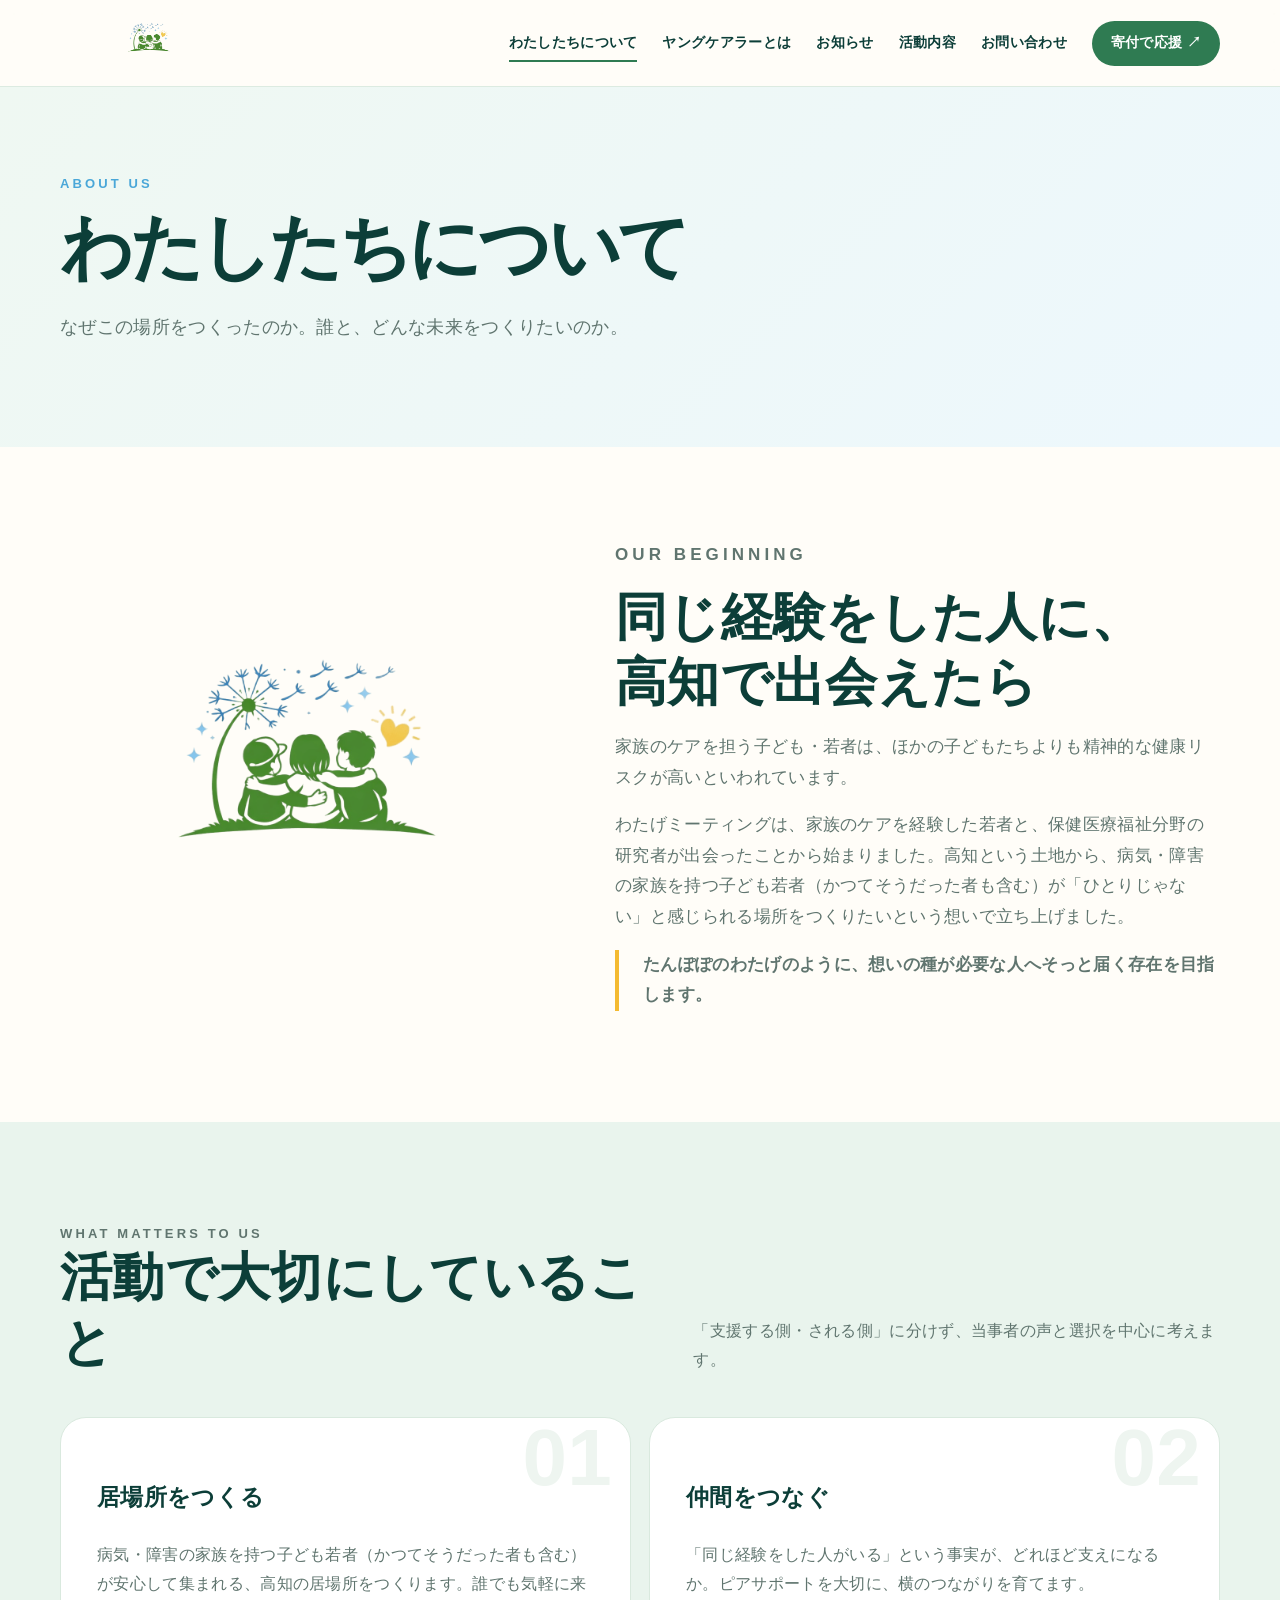
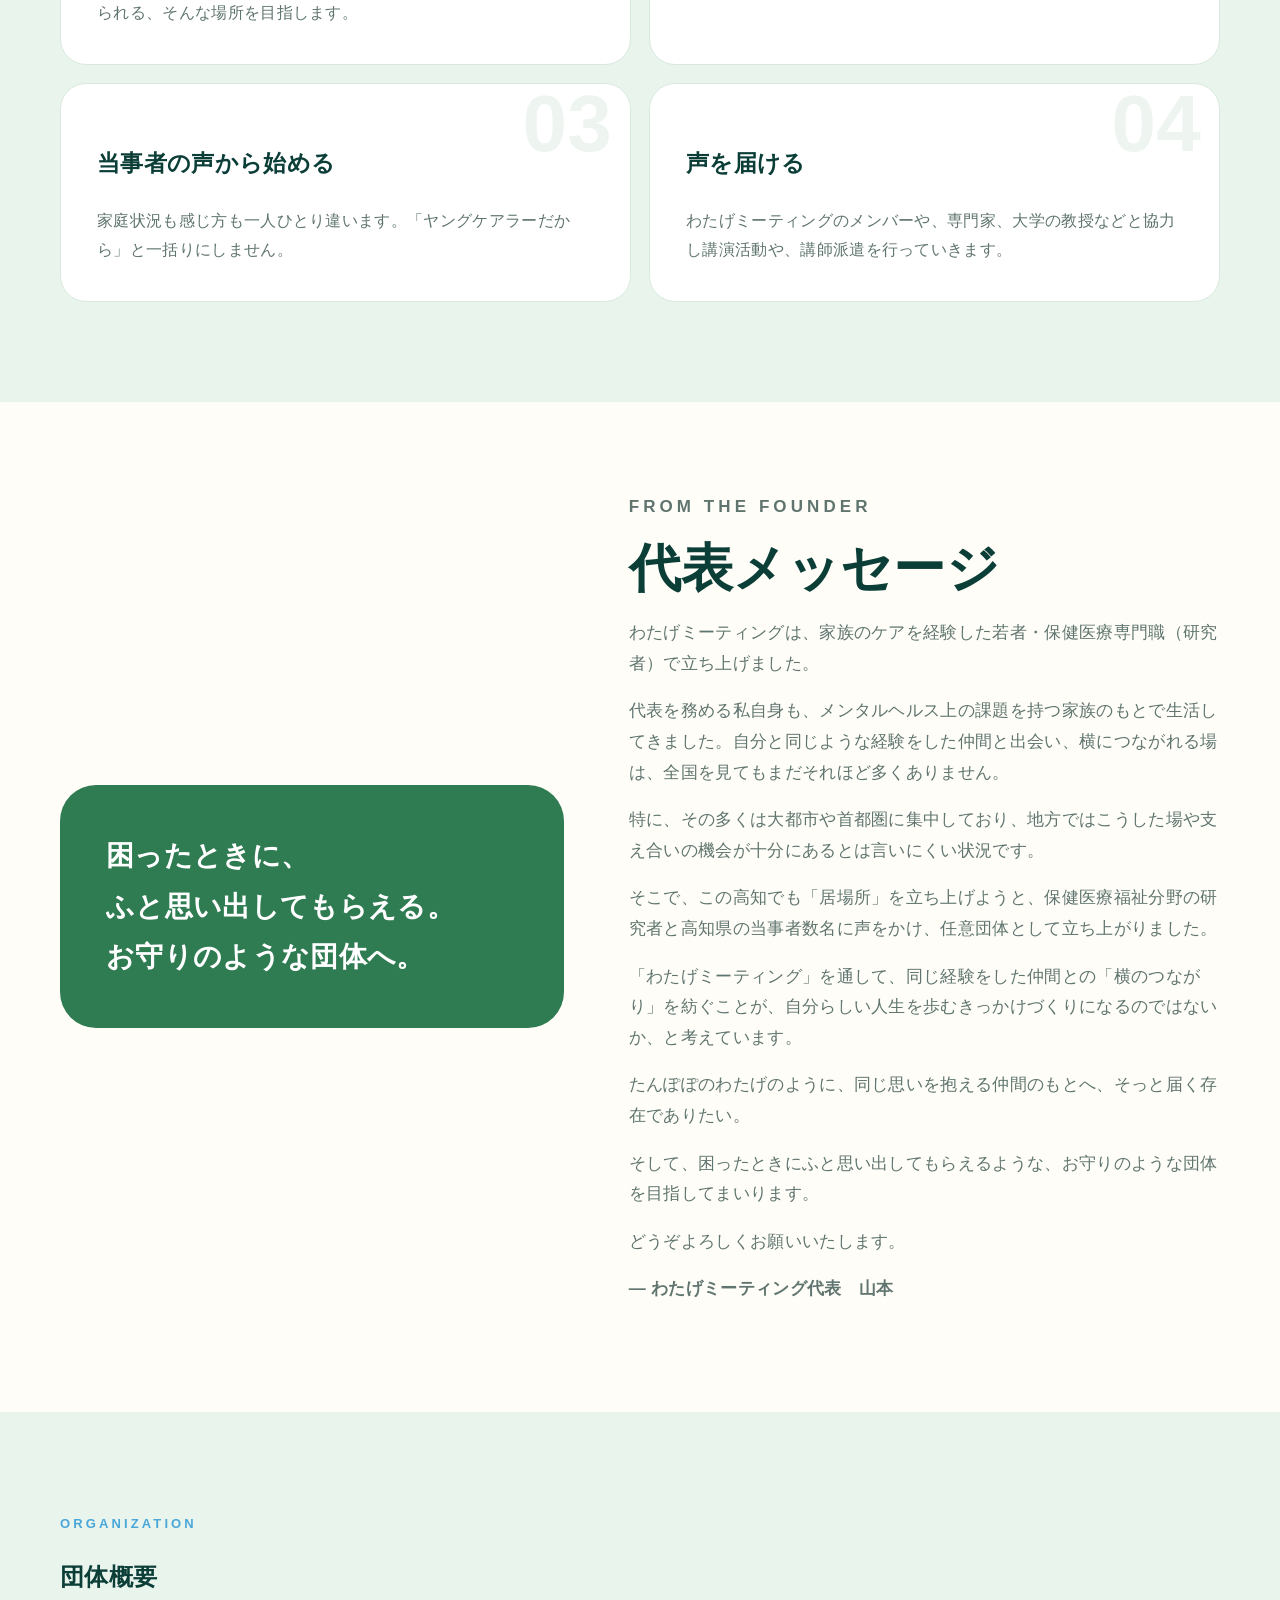
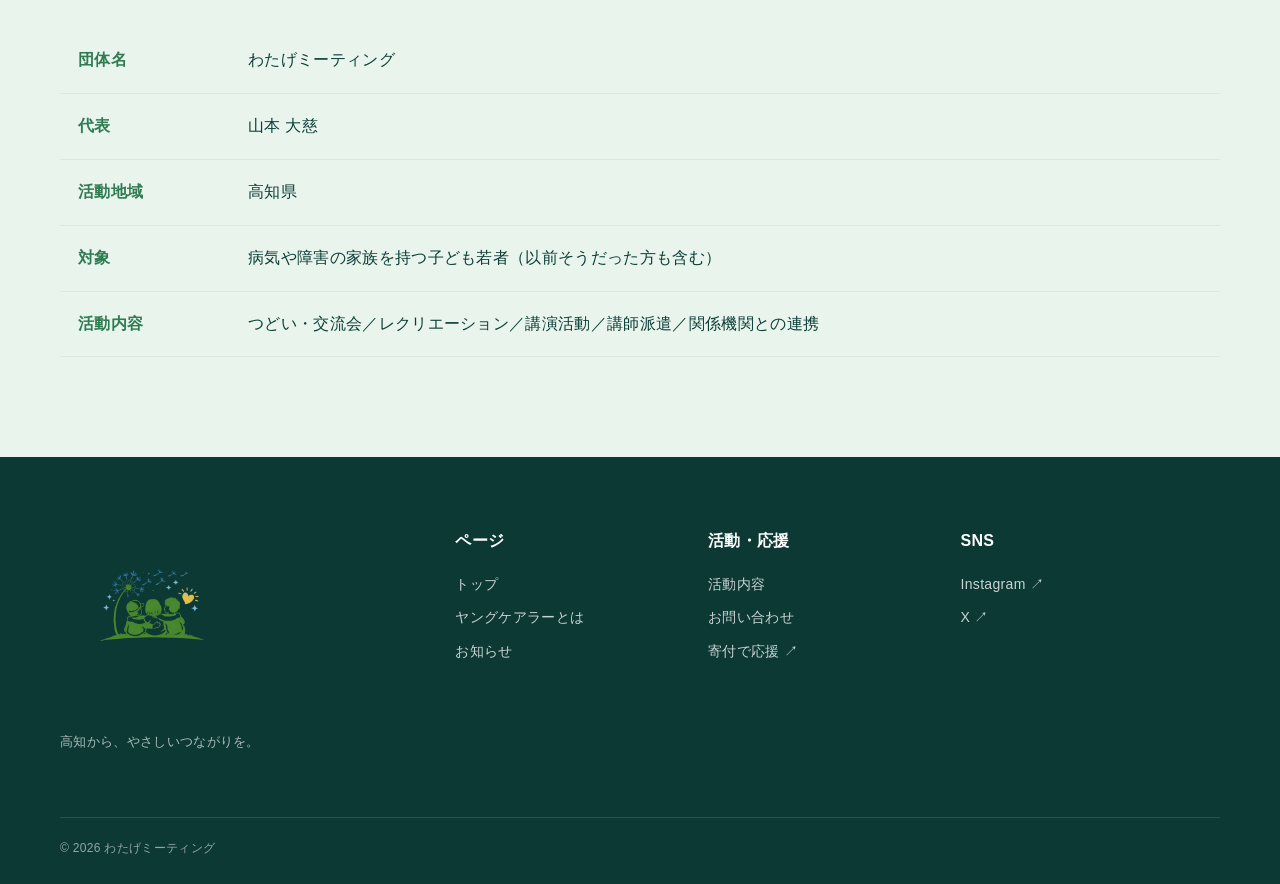
==== about.html @ 52c0a2fb "initial website" ====
<!doctype html>
<html lang="ja">
  <head>
    <meta charset="utf-8" />
    <meta name="viewport" content="width=device-width,initial-scale=1" />
    <meta
      name="description"
      content="わたげミーティングが生まれた背景、活動で大切にすること、団体概要"
    />
    <title>わたしたちについて｜わたげミーティング</title>
    <link rel="stylesheet" href="styles.css" />
  </head>
  <body>
    <header class="header">
      <div class="wrap nav">
        <a class="brand" href="index.html"
          ><img src="assets/logo-watage.png" alt="わたげミーティング"
        /></a>
        <nav class="navlinks">
          <a class="active" href="about.html">わたしたちについて</a
          ><a href="youngcarer.html">ヤングケアラーとは</a
          ><a href="news.html">お知らせ</a><a href="activities.html">活動内容</a
          ><a href="index.html#contact">お問い合わせ</a
          ><a
            class="pill"
            href="https://syncable.biz/associate/watagemeeting"
            target="_blank"
            rel="noopener"
            >寄付で応援 ↗</a
          >
        </nav>
        <button
          class="menu"
          type="button"
          aria-label="メニュー"
          aria-expanded="false"
        >
          ☰
        </button>
      </div>
    </header>
    <main>
      <section class="page-hero">
        <div class="wrap reveal">
          <p class="kicker">About us</p>
          <h1>わたしたちについて</h1>
          <p class="lead">
            なぜこの場所をつくったのか。誰と、どんな未来をつくりたいのか。
          </p>
        </div>
      </section>
      <section class="page">
        <div class="wrap story-grid">
          <div class="story-visual reveal">
            <img
              src="assets/logo-watage.png"
              alt="仲間が肩を寄せる、わたげミーティングのロゴ"
            />
          </div>
          <div class="prose reveal">
            <p class="kicker">Our beginning</p>
            <h2>同じ経験をした人に、<br />高知で出会えたら</h2>
            <p>
              家族のケアを担う子ども・若者は、ほかの子どもたちよりも精神的な健康リスクが高いといわれています。
            </p>
            <p>
              わたげミーティングは、家族のケアを経験した若者と、保健医療福祉分野の研究者が出会ったことから始まりました。高知という土地から、病気・障害の家族を持つ子ども若者（かつてそうだった者も含む）が「ひとりじゃない」と感じられる場所をつくりたいという想いで立ち上げました。
            </p>
            <p class="editorial-note">
              <strong
                >たんぽぽのわたげのように、想いの種が必要な人へそっと届く存在を目指します。</strong
              >
            </p>
          </div>
        </div>
      </section>
      <section class="about-strip">
        <div class="wrap">
          <div class="section-head reveal">
            <div>
              <p class="kicker">What matters to us</p>
              <h2>活動で大切にしていること</h2>
            </div>
            <p>
              「支援する側・される側」に分けず、当事者の声と選択を中心に考えます。
            </p>
          </div>
          <div class="principles">
            <article class="principle reveal" data-no="01">
              <h3>居場所をつくる</h3>
              <p>
                病気・障害の家族を持つ子ども若者（かつてそうだった者も含む）が安心して集まれる、高知の居場所をつくります。誰でも気軽に来られる、そんな場所を目指します。
              </p>
            </article>
            <article class="principle reveal" data-no="02">
              <h3>仲間をつなぐ</h3>
              <p>
                「同じ経験をした人がいる」という事実が、どれほど支えになるか。ピアサポートを大切に、横のつながりを育てます。
              </p>
            </article>
            <article class="principle reveal" data-no="03">
              <h3>当事者の声から始める</h3>
              <p>
                家庭状況も感じ方も一人ひとり違います。「ヤングケアラーだから」と一括りにしません。
              </p>
            </article>
            <article class="principle reveal" data-no="04">
              <h3>声を届ける</h3>
              <p>
                わたげミーティングのメンバーや、専門家、大学の教授などと協力し講演活動や、講師派遣を行っていきます。
              </p>
            </article>
          </div>
        </div>
      </section>
      <section class="page">
        <div class="wrap about-grid">
          <div class="quote reveal">
            困ったときに、<br />ふと思い出してもらえる。<br />お守りのような団体へ。
          </div>
          <div class="prose reveal">
            <p class="kicker">From the founder</p>
            <h2>代表メッセージ</h2>
            <p>
              わたげミーティングは、家族のケアを経験した若者・保健医療専門職（研究者）で立ち上げました。
            </p>
            <p>
              代表を務める私自身も、メンタルヘルス上の課題を持つ家族のもとで生活してきました。自分と同じような経験をした仲間と出会い、横につながれる場は、全国を見てもまだそれほど多くありません。
            </p>
            <p>
              特に、その多くは大都市や首都圏に集中しており、地方ではこうした場や支え合いの機会が十分にあるとは言いにくい状況です。
            </p>
            <p>
              そこで、この高知でも「居場所」を立ち上げようと、保健医療福祉分野の研究者と高知県の当事者数名に声をかけ、任意団体として立ち上がりました。
            </p>
            <p>
              「わたげミーティング」を通して、同じ経験をした仲間との「横のつながり」を紡ぐことが、自分らしい人生を歩むきっかけづくりになるのではないか、と考えています。
            </p>
            <p>
              たんぽぽのわたげのように、同じ思いを抱える仲間のもとへ、そっと届く存在でありたい。
            </p>
            <p>
              そして、困ったときにふと思い出してもらえるような、お守りのような団体を目指してまいります。
            </p>
            <p>どうぞよろしくお願いいたします。</p>
            <p><strong>― わたげミーティング代表　山本</strong></p>
          </div>
        </div>
      </section>
      <section class="message-section">
        <div class="wrap reveal">
          <p class="kicker">Organization</p>
          <h2>団体概要</h2>
          <table class="org">
            <tbody>
              <tr>
                <th>団体名</th>
                <td>わたげミーティング</td>
              </tr>
              <tr>
                <th>代表</th>
                <td>山本 大慈</td>
              </tr>
              <tr>
                <th>活動地域</th>
                <td>高知県</td>
              </tr>
              <tr>
                <th>対象</th>
                <td>
                  病気や障害の家族を持つ子ども若者（以前そうだった方も含む）
                </td>
              </tr>
              <tr>
                <th>活動内容</th>
                <td>
                  つどい・交流会／レクリエーション／講演活動／講師派遣／関係機関との連携
                </td>
              </tr>
            </tbody>
          </table>
        </div>
      </section>
    </main>
    <footer class="footer">
      <div class="wrap">
        <div class="footer-main">
          <div>
            <img
              class="footer-logo"
              src="assets/logo-watage.png"
              alt="わたげミーティング"
            />
            <p>高知から、やさしいつながりを。</p>
          </div>
          <div>
            <h4>ページ</h4>
            <a href="index.html">トップ</a
            ><a href="youngcarer.html">ヤングケアラーとは</a
            ><a href="news.html">お知らせ</a>
          </div>
          <div>
            <h4>活動・応援</h4>
            <a href="activities.html">活動内容</a
            ><a href="index.html#contact">お問い合わせ</a
            ><a href="https://syncable.biz/associate/watagemeeting"
              >寄付で応援 ↗</a
            >
          </div>
          <div>
            <h4>SNS</h4>
            <a href="https://www.instagram.com/watage.meeting.kochi_"
              >Instagram ↗</a
            ><a href="https://x.com/watage_m_kochi">X ↗</a>
          </div>
        </div>
        <div class="copyright">© 2026 わたげミーティング</div>
      </div>
    </footer>
    <script src="app.js"></script>
  </body>
</html>
---- styles.css ----
:root {
  --ink: #0c3e38;
  --green: #2f7b52;
  --leaf: #56a65f;
  --sky: #4aa7d8;
  --yellow: #f4ba31;
  --orange: #ef8d20;
  --mist: #f1f8f3;
  --cream: #fffdf8;
  --line: #d9e9de;
  --muted: #60756f;
  --shadow: 0 18px 55px rgba(20, 72, 54, 0.1);
}
* {
  box-sizing: border-box;
}
html {
  scroll-behavior: smooth;
}
body {
  margin: 0;
  background: var(--cream);
  color: var(--ink);
  font-family: "Hiragino Kaku Gothic ProN", "Yu Gothic", Meiryo, sans-serif;
  line-height: 1.8;
  letter-spacing: 0.02em;
}
body:before {
  content: "";
  position: fixed;
  inset: 0;
  pointer-events: none;
  opacity: 0.22;
  background-image: radial-gradient(#79b28e 1px, transparent 1px);
  background-size: 28px 28px;
  mask-image: linear-gradient(to bottom, #000, transparent 38%);
  z-index: -1;
}
a {
  text-decoration: none;
  color: inherit;
}
img {
  display: block;
  max-width: 100%;
}
.nowrap {
  white-space: nowrap;
}
button {
  font: inherit;
}
.wrap {
  width: min(1160px, calc(100% - 40px));
  margin: auto;
}
.header {
  position: sticky;
  top: 0;
  z-index: 50;
  background: rgba(255, 253, 248, 0.9);
  backdrop-filter: blur(16px);
  border-bottom: 1px solid rgba(217, 233, 222, 0.9);
}
.nav {
  height: 86px;
  display: flex;
  align-items: center;
  gap: 32px;
}
.brand {
  display: flex;
  align-items: center;
  margin-right: auto;
}
.brand img {
  width: 178px;
  height: 66px;
  object-fit: contain;
  mix-blend-mode: normal;
}
.navlinks {
  display: flex;
  align-items: center;
  gap: 25px;
  font-size: 14px;
  font-weight: 800;
}
.navlinks a {
  position: relative;
}
.navlinks > a:not(.pill):after {
  content: "";
  position: absolute;
  left: 0;
  right: 100%;
  bottom: -6px;
  height: 2px;
  background: var(--green);
  transition: 0.25s;
}
.navlinks > a:hover:after,
.navlinks > a.active:after {
  right: 0;
}
.pill,
.btn {
  display: inline-flex;
  align-items: center;
  justify-content: center;
  gap: 10px;
  border-radius: 999px;
  min-height: 52px;
  padding: 0 24px;
  border: 1px solid transparent;
  font-weight: 900;
  transition: 0.25s;
  cursor: pointer;
}
.pill {
  min-height: 45px;
  padding: 0 18px;
  background: var(--green);
  color: #fff;
}
.btn:hover,
.pill:hover {
  transform: translateY(-3px);
  box-shadow: 0 12px 25px rgba(37, 108, 74, 0.18);
}
.btn-green {
  background: var(--green);
  color: #fff;
}
.btn-outline {
  border-color: var(--green);
  color: var(--green);
  background: #fff;
}
.btn-white {
  background: #fff;
  color: var(--green);
}
.menu {
  display: none;
  border: 0;
  background: none;
  font-size: 28px;
}
.hero {
  padding: 74px 0 90px;
  overflow: hidden;
}
.hero-grid {
  display: grid;
  grid-template-columns: 0.85fr 1.15fr;
  grid-template-areas:
    "copy visual"
    "actions visual";
  column-gap: 62px;
  align-content: center;
}
.hero-copy {
  grid-area: copy;
  align-self: end;
}
.hero-actions {
  grid-area: actions;
  align-self: start;
}
.kicker {
  color: var(--sky);
  font-size: 13px;
  font-weight: 900;
  letter-spacing: 0.24em;
  text-transform: uppercase;
  margin: 0 0 14px;
}
.kicker-light {
  color: #aee0f7;
}
.hero h1,
.page-hero h1 {
  font-size: clamp(52px, 7vw, 88px);
  line-height: 1.08;
  letter-spacing: -0.06em;
  margin: 0 0 24px;
}
.hero .sub {
  font-size: 23px;
  font-weight: 900;
  margin: 0 0 16px;
}
.lead {
  font-size: 18px;
  color: var(--muted);
  max-width: 680px;
}
.actions {
  display: flex;
  flex-wrap: wrap;
  gap: 12px;
  margin-top: 30px;
}
.hero-visual {
  grid-area: visual;
  position: relative;
  min-height: 570px;
}
.hero-visual > img {
  position: absolute;
  inset: 0;
  width: 100%;
  height: 100%;
  object-fit: cover;
  border-radius: 60px 22px 120px 24px;
  box-shadow: var(--shadow);
}
.float-card {
  position: absolute;
  left: -38px;
  bottom: 35px;
  width: 310px;
  background: #fff;
  padding: 20px 24px;
  border-radius: 22px;
  box-shadow: var(--shadow);
  font-weight: 900;
}
.float-card small {
  display: block;
  color: var(--muted);
  font-weight: 500;
}
.spark {
  position: absolute;
  right: -18px;
  top: -22px;
  width: 112px;
  height: 112px;
  display: grid;
  place-items: center;
  border-radius: 50%;
  background: var(--yellow);
  font-weight: 900;
  transform: rotate(7deg);
}
section {
  padding: 100px 0;
}
.section-head {
  display: flex;
  align-items: end;
  justify-content: space-between;
  gap: 30px;
  margin-bottom: 42px;
}
.section-head h2,
.page h2 {
  font-size: clamp(34px, 4.2vw, 52px);
  line-height: 1.25;
  margin: 0;
}
.section-head p {
  max-width: 530px;
  margin: 0;
  color: var(--muted);
}
.news {
  background: var(--mist);
}
.featured-news {
  display: grid;
  grid-template-columns: 340px 1fr;
  border: 2px solid var(--orange);
  border-radius: 28px;
  overflow: hidden;
  background: #fff;
  box-shadow: var(--shadow);
}
.featured-news img {
  width: 100%;
  height: 100%;
  object-fit: cover;
}
.news-copy {
  padding: 38px;
}
.news-copy h3 {
  font-size: 25px;
  line-height: 1.55;
  margin: 8px 0 12px;
}
.meta {
  font-size: 14px;
  color: var(--muted);
}
.badge {
  display: inline-flex;
  padding: 4px 12px;
  border-radius: 999px;
  background: #e7f4e8;
  color: var(--green);
  font-size: 12px;
  font-weight: 900;
}
.badge.orange {
  background: #fff2df;
  color: #d87300;
}
.news-list {
  margin-top: 30px;
  background: #fff;
  border-radius: 24px;
  overflow: hidden;
  box-shadow: var(--shadow);
}
.news-row {
  display: grid;
  grid-template-columns: 90px 150px 1fr 30px;
  gap: 16px;
  align-items: center;
  padding: 21px 26px;
  border-bottom: 1px solid var(--line);
  transition: 0.2s;
}
.news-row:hover {
  background: #f8fcf9;
  padding-left: 32px;
}
.news-row.hidden {
  display: none;
}
.more {
  display: block;
  margin: 24px auto;
  border: 2px solid #66be72;
  background: #fff;
  color: var(--green);
  padding: 11px 26px;
  border-radius: 999px;
  font-weight: 900;
}
.bento {
  display: grid;
  grid-template-columns: repeat(2, minmax(0, 1fr));
  grid-template-rows: repeat(2, 360px);
  gap: 20px;
}
.bento article {
  position: relative;
  overflow: hidden;
  min-height: 0;
  border-radius: 30px;
  background: #e7f2ed;
}
.bento .big {
  grid-row: auto;
}
.bento article > img {
  position: absolute;
  inset: 0;
  width: 100%;
  height: 100%;
  object-fit: cover;
  transition: 0.5s;
}
.bento article:hover img {
  transform: scale(1.045);
}
.caption {
  position: absolute;
  inset: auto 18px 18px;
  background: rgba(255, 255, 255, 0.92);
  padding: 18px 20px;
  border-radius: 18px;
  backdrop-filter: blur(8px);
}
.caption h3 {
  margin: 0;
  font-size: 20px;
}
.caption p {
  margin: 4px 0 0;
  font-size: 13px;
  color: var(--muted);
}
.about-strip {
  background: #e9f4ed;
}
.home-about {
  padding-bottom: 48px;
}
.about-grid {
  display: grid;
  grid-template-columns: 0.92fr 1.08fr;
  gap: 65px;
  align-items: center;
}
.about-identity {
  display: grid;
  gap: 14px;
  padding: 44px;
  border-radius: 36px;
  background: linear-gradient(145deg, var(--ink), var(--green));
  color: #fff;
  box-shadow: var(--shadow);
}
.about-identity-label {
  color: #aee0f7;
  font-size: 12px;
  font-weight: 900;
  letter-spacing: 0.2em;
  text-transform: uppercase;
}
.about-identity strong {
  font-size: clamp(24px, 3vw, 34px);
  line-height: 1.5;
}
.about-identity > span:last-child {
  color: rgba(255, 255, 255, 0.72);
  font-size: 14px;
}
.quote {
  padding: 46px;
  border-radius: 36px;
  background: var(--green);
  color: #fff;
  font-size: 28px;
  font-weight: 900;
}
.donate {
  background: var(--green);
  color: #fff;
  border-radius: 50px;
  margin: 0 auto 100px;
  width: min(1160px, calc(100% - 40px));
  padding: 64px;
}
.donate-grid {
  display: grid;
  grid-template-columns: 1fr 0.8fr;
  gap: 50px;
}
.donate .kicker {
  color: #9edcf7;
}
.points {
  display: grid;
  gap: 12px;
}
.point {
  display: flex;
  align-items: center;
  justify-content: flex-start;
  padding: 16px 28px;
  border-radius: 16px;
  background: rgba(255, 255, 255, 0.1);
  border: 1px solid rgba(255, 255, 255, 0.2);
  font-weight: 900;
  text-align: left;
}
.contact {
  background: #eff8fb;
}
.contact-grid {
  display: grid;
  grid-template-columns: 1fr 1fr;
  gap: 22px;
}
.social {
  display: grid;
  grid-template-areas:
    "icon title"
    "icon detail";
  grid-template-columns: 52px 1fr;
  column-gap: 18px;
  align-items: center;
  padding: 30px;
  border-radius: 26px;
  background: #fff;
  border: 1px solid var(--line);
  transition: 0.25s;
}
.social:hover {
  transform: translateY(-5px);
  box-shadow: var(--shadow);
}
.social-icon {
  grid-area: icon;
  width: 52px;
  height: 52px;
  border-radius: 13px;
  object-fit: cover;
}
.social strong {
  grid-area: title;
  display: block;
  font-size: 22px;
}
.social span {
  grid-area: detail;
  color: var(--muted);
}
.footer {
  background: #0c3934;
  color: #fff;
  padding: 70px 0 25px;
}
.footer-main {
  display: grid;
  grid-template-columns: 1.35fr 0.8fr 0.8fr 1fr;
  gap: 45px;
}
.footer-logo {
  width: 185px;
  border-radius: 16px;
  margin-bottom: 18px;
  padding: 10px;
  background: transparent;
  object-fit: contain;
}
.footer p {
  color: rgba(255, 255, 255, 0.65);
  font-size: 13px;
}
.footer h4 {
  margin: 0 0 16px;
}
.footer a {
  display: block;
  color: rgba(255, 255, 255, 0.78);
  font-size: 14px;
  margin: 8px 0;
}
.footer a:hover {
  color: #fff;
}
.footer-social {
  display: flex;
  gap: 10px;
  margin-top: 15px;
}
.footer-social a {
  display: grid;
  place-items: center;
  width: 42px;
  height: 42px;
  overflow: hidden;
  border-radius: 11px;
  background: rgba(255, 255, 255, 0.1);
}
.footer-social img {
  width: 100%;
  height: 100%;
  object-fit: cover;
}
.copyright {
  margin-top: 50px;
  padding-top: 20px;
  border-top: 1px solid rgba(255, 255, 255, 0.12);
  display: flex;
  justify-content: space-between;
  gap: 20px;
  font-size: 12px;
  color: rgba(255, 255, 255, 0.55);
}
.page-hero {
  padding: 85px 0;
  background: linear-gradient(135deg, #eff8f2, #edf8fd);
}
.page-hero h1 {
  font-size: clamp(45px, 6vw, 72px);
}
.page {
  padding: 90px 0;
}
.prose {
  max-width: 820px;
}
.prose p {
  color: var(--muted);
  font-size: 17px;
}
.aims,
.care-grid,
.impact-grid {
  display: grid;
  grid-template-columns: repeat(2, 1fr);
  gap: 18px;
  margin-top: 36px;
}
.aim,
.care,
.impact {
  padding: 28px;
  border: 1px solid var(--line);
  border-radius: 24px;
  background: #fff;
}
.aim .icon,
.care .icon {
  font-size: 30px;
}
.org {
  width: 100%;
  border-collapse: collapse;
  margin-top: 30px;
}
.org th,
.org td {
  padding: 18px;
  text-align: left;
  border-bottom: 1px solid var(--line);
}
.org th {
  width: 170px;
  color: var(--green);
}
.for-you {
  margin-top: 70px;
  padding: 45px;
  border-radius: 34px;
  background: var(--green);
  color: #fff;
}
.for-you h2 {
  color: #fff;
}
.reveal {
  opacity: 0;
  transform: translateY(28px);
  transition: 0.75s ease;
}
.reveal.visible {
  opacity: 1;
  transform: none;
}
.seeds {
  position: fixed;
  pointer-events: none;
  z-index: 60;
}
.seed-fly {
  position: fixed;
  font-size: 17px;
  color: #4aa7d8;
  animation: fly 1.2s ease-out forwards;
}
@keyframes fly {
  to {
    transform: translate(var(--x), var(--y)) rotate(180deg);
    opacity: 0;
  }
}
@media (max-width: 950px) {
  .navlinks {
    display: none;
    position: absolute;
    top: 86px;
    left: 0;
    right: 0;
    padding: 25px;
    background: var(--cream);
    flex-direction: column;
    align-items: flex-start;
  }
  .navlinks.open {
    display: flex;
  }
  .menu {
    display: block;
  }
  .hero-grid,
  .about-grid,
  .donate-grid {
    grid-template-columns: 1fr;
  }
  .hero-grid {
    grid-template-areas:
      "copy"
      "visual"
      "actions";
  }
  .hero-visual {
    min-height: 500px;
    margin-top: 30px;
  }
  .hero-actions {
    margin-top: 24px;
  }
  .footer-main {
    grid-template-columns: 1fr 1fr;
  }
  .featured-news {
    grid-template-columns: 280px 1fr;
  }
}
@media (max-width: 650px) {
  .wrap {
    width: min(100% - 28px, 1160px);
  }
  .brand img {
    width: 120px;
  }
  .nav {
    height: 72px;
  }
  .navlinks {
    top: 72px;
  }
  .hero {
    padding: 45px 0 70px;
  }
  .hero-visual {
    min-height: 390px;
  }
  .hero h1 {
    font-size: 53px;
  }
  .spark {
    width: 88px;
    height: 88px;
    font-size: 13px;
  }
  .float-card {
    left: 8px;
    width: 280px;
  }
  .section-head {
    align-items: start;
    flex-direction: column;
  }
  .featured-news {
    grid-template-columns: 1fr;
  }
  .featured-news img {
    height: 230px;
  }
  .news-copy {
    padding: 26px;
  }
  .news-row {
    grid-template-columns: 75px 1fr;
    padding: 18px;
  }
  .news-row .date {
    display: none;
  }
  .news-row .arrow {
    display: none;
  }
  .contact-grid,
  .aims,
  .care-grid,
  .impact-grid {
    grid-template-columns: 1fr;
  }
  .donate {
    padding: 38px 24px;
    border-radius: 34px;
  }
  .footer-main {
    grid-template-columns: 1fr;
  }
  .copyright {
    flex-direction: column;
  }
  .actions .btn {
    width: 100%;
  }
  .org th {
    width: 105px;
  }
}

/* Page-specific components */
.bento .caption {
  inset: auto 20px 20px;
}
.activity-grid {
  display: grid;
  grid-template-columns: repeat(2, minmax(0, 1fr));
  gap: 28px;
  margin-top: 44px;
}
.activity-detail {
  display: flex;
  min-height: 0;
  flex-direction: column;
  border-radius: 34px;
  overflow: hidden;
  background: #fff;
  border: 1px solid var(--line);
  box-shadow: var(--shadow);
  transition:
    transform 0.3s ease,
    box-shadow 0.3s ease;
}
.activity-detail:hover {
  transform: translateY(-6px);
  box-shadow: 0 24px 60px rgba(20, 72, 54, 0.16);
}
.activity-detail:nth-child(4n + 2),
.activity-detail:nth-child(4n + 3) {
  background: var(--mist);
}
.activity-detail img {
  width: 100%;
  aspect-ratio: 16 / 10;
  object-fit: cover;
  transition: transform 0.5s ease;
}
.activity-detail:hover img {
  transform: scale(1.025);
}
.activity-detail-copy {
  display: flex;
  flex: 1;
  flex-direction: column;
  justify-content: flex-start;
  padding: 34px 38px 40px;
}
.activity-no {
  font-size: 13px;
  font-weight: 900;
  letter-spacing: 0.18em;
  color: var(--sky);
}
.activity-detail h2 {
  font-size: 32px;
  line-height: 1.35;
  margin: 10px 0 14px;
}
.activity-detail p {
  color: var(--muted);
  margin: 0 0 12px;
}
.principles {
  display: grid;
  grid-template-columns: repeat(2, 1fr);
  gap: 18px;
  margin-top: 34px;
}
.principle {
  position: relative;
  overflow: hidden;
  padding: 36px;
  border-radius: 26px;
  background: #fff;
  border: 1px solid var(--line);
}
.principle:before {
  content: attr(data-no);
  position: absolute;
  right: 18px;
  top: 0;
  font:
    900 80px/1 Inter,
    sans-serif;
  color: #eef5f0;
}
.principle h3,
.principle p {
  position: relative;
}
.principle h3 {
  font-size: 23px;
}
.principle p {
  color: var(--muted);
  margin-bottom: 0;
}
.story-grid {
  display: grid;
  grid-template-columns: 0.9fr 1.1fr;
  gap: 60px;
  align-items: center;
}
.story-visual {
  padding: 45px;
  border-radius: 36px;
  background: transparent;
}
.message-section {
  background: #e9f4ed;
}
.home-message {
  padding-top: 0;
}
.message-card {
  max-width: 900px;
  margin: auto;
  padding: 58px;
  border-radius: 38px;
  background: #fff;
  box-shadow: var(--shadow);
}
.message-card blockquote {
  margin: 28px 0;
  font-size: 22px;
  font-weight: 800;
  line-height: 1.9;
}
.message-card p {
  color: var(--muted);
}
.join-grid {
  display: grid;
  grid-template-columns: 1fr 1fr;
  gap: 24px;
}
.join-card {
  padding: 38px;
  border-radius: 28px;
  border: 1px solid var(--line);
  background: #fff;
}
.join-card h3 {
  font-size: 25px;
}
.join-card ul {
  padding-left: 20px;
  color: var(--muted);
}
.care-story {
  display: grid;
  grid-template-columns: 0.82fr 1.18fr;
  gap: 55px;
  align-items: start;
}
.care-index {
  position: sticky;
  top: 120px;
  padding: 34px;
  border-radius: 28px;
  background: #0c3e38;
  color: #fff;
}
.care-index p {
  color: #c9ddd6;
}
.care-groups {
  display: grid;
  gap: 18px;
}
.care-group {
  padding: 30px;
  border-radius: 25px;
  background: #fff;
  border: 1px solid var(--line);
}
.care-group strong {
  display: block;
  font-size: 21px;
  margin-bottom: 8px;
}
.care-group p {
  margin: 0;
  color: var(--muted);
}
.editorial-note {
  padding-left: 24px;
  border-left: 4px solid var(--yellow);
  font-size: 19px;
}
.page-nav {
  display: flex;
  gap: 12px;
  flex-wrap: wrap;
  margin-top: 28px;
}
.page-nav a {
  padding: 10px 16px;
  border-radius: 999px;
  background: #fff;
  border: 1px solid var(--line);
  font-size: 14px;
  font-weight: 800;
}
@media (max-width: 850px) {
  .bento,
  .activity-grid,
  .principles,
  .story-grid,
  .join-grid,
  .care-story {
    grid-template-columns: 1fr;
  }
  .bento {
    grid-template-rows: repeat(4, 320px);
  }
  .bento .big {
    grid-column: auto;
  }
  .activity-detail-copy {
    padding: 30px 26px 34px;
  }
  .care-index {
    position: static;
  }
  .story-visual {
    display: none;
  }
  .message-card {
    padding: 38px 25px;
  }
}
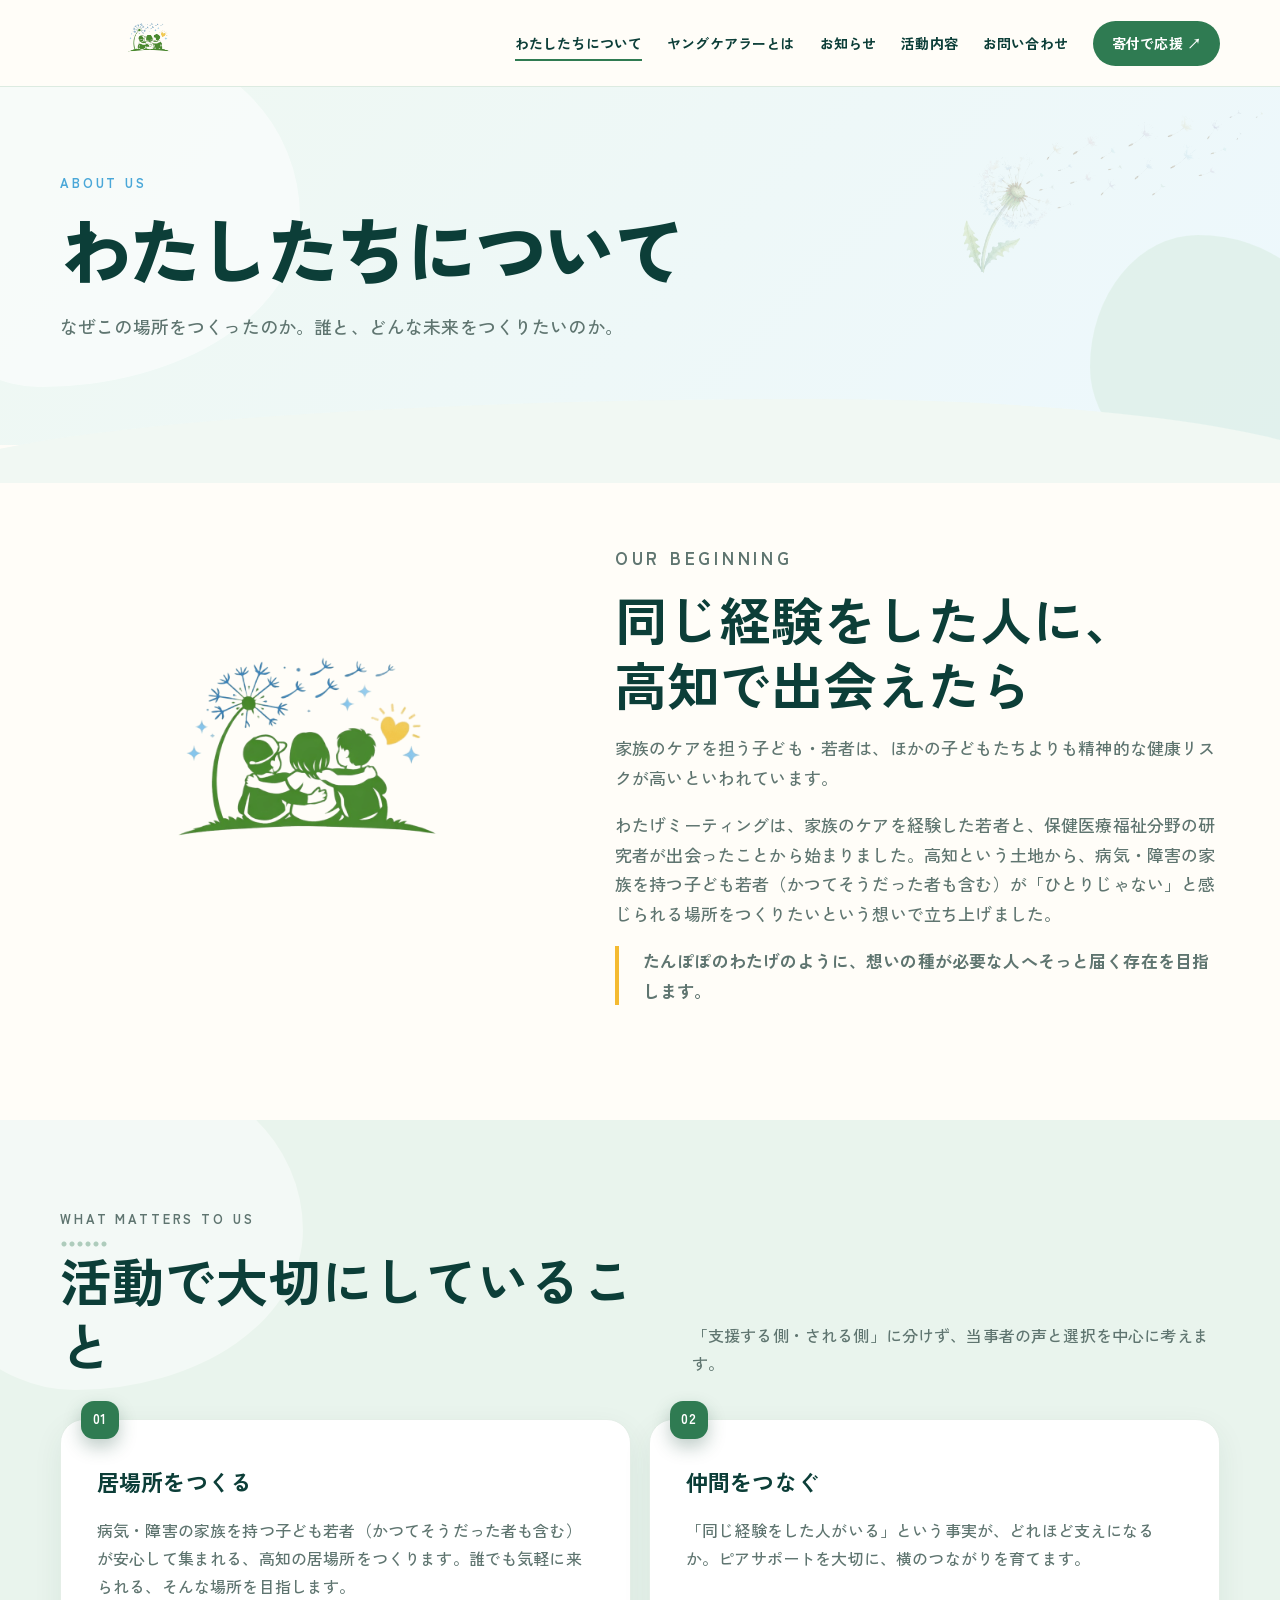
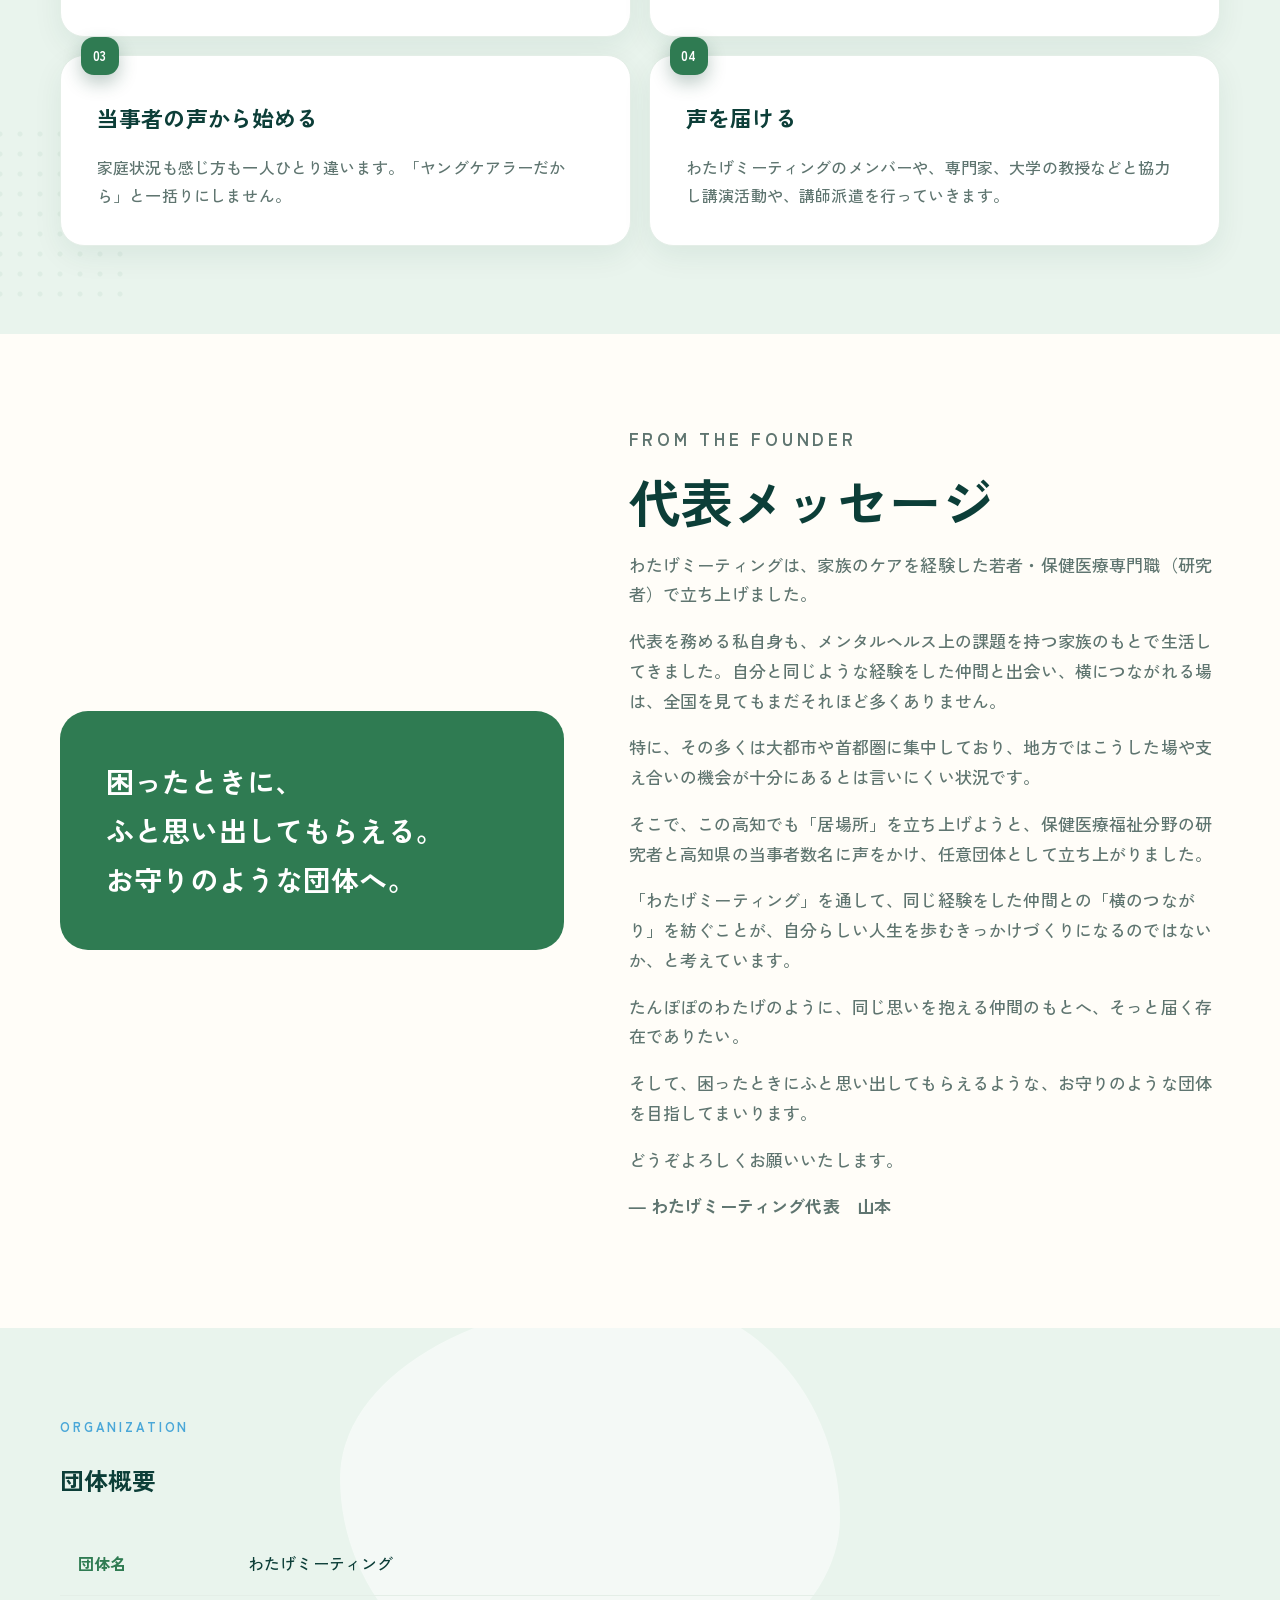
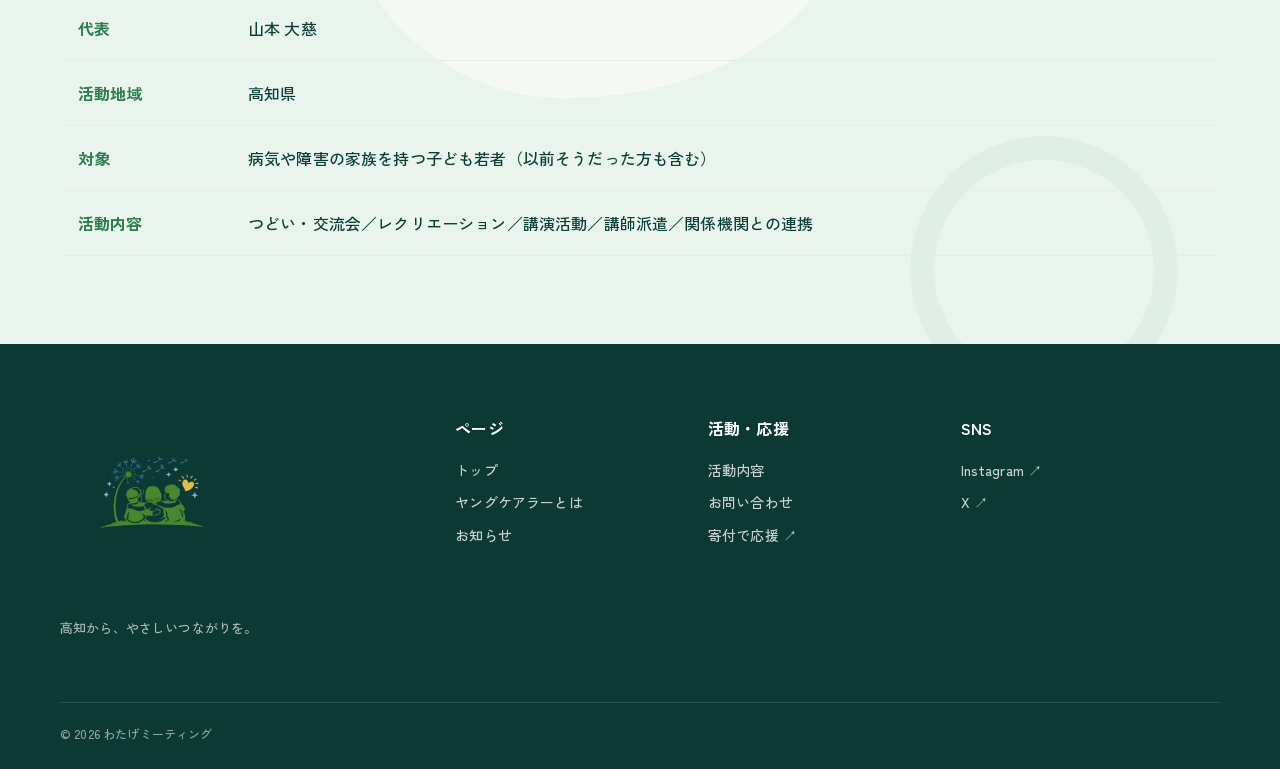
==== commit 26d7fac7: "update おしゃれ" ====
--- a/about.html
+++ b/about.html
@@ -8,6 +8,12 @@
       content="わたげミーティングが生まれた背景、活動で大切にすること、団体概要"
     />
     <title>わたしたちについて｜わたげミーティング</title>
+    <link rel="preconnect" href="https://fonts.googleapis.com" />
+    <link rel="preconnect" href="https://fonts.gstatic.com" crossorigin />
+    <link
+      href="https://fonts.googleapis.com/css2?family=Zen+Kaku+Gothic+New:wght@400;500;700;900&display=swap"
+      rel="stylesheet"
+    />
     <link rel="stylesheet" href="styles.css" />
   </head>
   <body>
@@ -20,7 +26,11 @@
           <a class="active" href="about.html">わたしたちについて</a
           ><a href="youngcarer.html">ヤングケアラーとは</a
           ><a href="news.html">お知らせ</a><a href="activities.html">活動内容</a
-          ><a href="index.html#contact">お問い合わせ</a
+          ><a
+            href="https://docs.google.com/forms/d/e/1FAIpQLSdZExhyQvVdYMioBr_lC8isE4YYOW6lhFF3xYF322LxP78K0A/viewform?usp=publish-editor"
+            target="_blank"
+            rel="noopener"
+            >お問い合わせ</a
           ><a
             class="pill"
             href="https://syncable.biz/associate/watagemeeting"
@@ -41,6 +51,12 @@
     </header>
     <main>
       <section class="page-hero">
+        <img
+          class="botanical botanical-page-hero"
+          src="assets/dandelion-drift.png"
+          alt=""
+          aria-hidden="true"
+        />
         <div class="wrap reveal">
           <p class="kicker">About us</p>
           <h1>わたしたちについて</h1>
@@ -49,7 +65,7 @@
           </p>
         </div>
       </section>
-      <section class="page">
+      <section class="page divider divider-mist">
         <div class="wrap story-grid">
           <div class="story-visual reveal">
             <img
@@ -74,7 +90,7 @@
           </div>
         </div>
       </section>
-      <section class="about-strip">
+      <section class="about-strip divider divider-green">
         <div class="wrap">
           <div class="section-head reveal">
             <div>
@@ -87,24 +103,28 @@
           </div>
           <div class="principles">
             <article class="principle reveal" data-no="01">
+              <span class="card-no" aria-hidden="true">01</span>
               <h3>居場所をつくる</h3>
               <p>
                 病気・障害の家族を持つ子ども若者（かつてそうだった者も含む）が安心して集まれる、高知の居場所をつくります。誰でも気軽に来られる、そんな場所を目指します。
               </p>
             </article>
             <article class="principle reveal" data-no="02">
+              <span class="card-no" aria-hidden="true">02</span>
               <h3>仲間をつなぐ</h3>
               <p>
                 「同じ経験をした人がいる」という事実が、どれほど支えになるか。ピアサポートを大切に、横のつながりを育てます。
               </p>
             </article>
             <article class="principle reveal" data-no="03">
+              <span class="card-no" aria-hidden="true">03</span>
               <h3>当事者の声から始める</h3>
               <p>
                 家庭状況も感じ方も一人ひとり違います。「ヤングケアラーだから」と一括りにしません。
               </p>
             </article>
             <article class="principle reveal" data-no="04">
+              <span class="card-no" aria-hidden="true">04</span>
               <h3>声を届ける</h3>
               <p>
                 わたげミーティングのメンバーや、専門家、大学の教授などと協力し講演活動や、講師派遣を行っていきます。
@@ -202,7 +222,11 @@
           <div>
             <h4>活動・応援</h4>
             <a href="activities.html">活動内容</a
-            ><a href="index.html#contact">お問い合わせ</a
+            ><a
+              href="https://docs.google.com/forms/d/e/1FAIpQLSdZExhyQvVdYMioBr_lC8isE4YYOW6lhFF3xYF322LxP78K0A/viewform?usp=publish-editor"
+              target="_blank"
+              rel="noopener"
+              >お問い合わせ</a
             ><a href="https://syncable.biz/associate/watagemeeting"
               >寄付で応援 ↗</a
             >
--- a/styles.css
+++ b/styles.css
@@ -7,9 +7,20 @@
   --orange: #ef8d20;
   --mist: #f1f8f3;
   --cream: #fffdf8;
-  --line: #d9e9de;
-  --muted: #60756f;
-  --shadow: 0 18px 55px rgba(20, 72, 54, 0.1);
+  --line: #e4eee7;
+  --muted: #5f7570;
+  --shadow: 0 18px 55px rgba(20, 72, 54, 0.08);
+  --shadow-soft: 0 10px 30px rgba(20, 72, 54, 0.07);
+  --radius-card: 28px;
+  --radius-card-sm: 24px;
+  --space-xs: 12px;
+  --space-sm: 20px;
+  --space-md: 32px;
+  --space-lg: 48px;
+  --space-xl: 88px;
+  --font-display:
+    "Zen Kaku Gothic New", "Hiragino Kaku Gothic ProN", "Yu Gothic", Meiryo,
+    sans-serif;
 }
 * {
   box-sizing: border-box;
@@ -19,22 +30,13 @@
 }
 body {
   margin: 0;
+  overflow-x: hidden;
   background: var(--cream);
   color: var(--ink);
-  font-family: "Hiragino Kaku Gothic ProN", "Yu Gothic", Meiryo, sans-serif;
-  line-height: 1.8;
-  letter-spacing: 0.02em;
-}
-body:before {
-  content: "";
-  position: fixed;
-  inset: 0;
-  pointer-events: none;
-  opacity: 0.22;
-  background-image: radial-gradient(#79b28e 1px, transparent 1px);
-  background-size: 28px 28px;
-  mask-image: linear-gradient(to bottom, #000, transparent 38%);
-  z-index: -1;
+  font-family: var(--font-display);
+  font-weight: 500;
+  line-height: 1.75;
+  letter-spacing: 0.01em;
 }
 a {
   text-decoration: none;
@@ -84,7 +86,7 @@
   align-items: center;
   gap: 25px;
   font-size: 14px;
-  font-weight: 800;
+  font-weight: 700;
 }
 .navlinks a {
   position: relative;
@@ -113,7 +115,7 @@
   min-height: 52px;
   padding: 0 24px;
   border: 1px solid transparent;
-  font-weight: 900;
+  font-weight: 700;
   transition: 0.25s;
   cursor: pointer;
 }
@@ -148,8 +150,27 @@
   font-size: 28px;
 }
 .hero {
+  position: relative;
   padding: 74px 0 90px;
   overflow: hidden;
+}
+.hero .wrap {
+  position: relative;
+  z-index: 1;
+}
+.vertical-text {
+  writing-mode: vertical-rl;
+  text-orientation: mixed;
+  font-weight: 700;
+}
+.hero-vertical {
+  position: absolute;
+  top: 4px;
+  right: -34px;
+  color: var(--green);
+  font-size: 14px;
+  letter-spacing: 0.42em;
+  opacity: 0.55;
 }
 .hero-grid {
   display: grid;
@@ -161,6 +182,7 @@
   align-content: center;
 }
 .hero-copy {
+  position: relative;
   grid-area: copy;
   align-self: end;
 }
@@ -171,8 +193,8 @@
 .kicker {
   color: var(--sky);
   font-size: 13px;
-  font-weight: 900;
-  letter-spacing: 0.24em;
+  font-weight: 700;
+  letter-spacing: 0.22em;
   text-transform: uppercase;
   margin: 0 0 14px;
 }
@@ -182,13 +204,14 @@
 .hero h1,
 .page-hero h1 {
   font-size: clamp(52px, 7vw, 88px);
+  font-weight: 900;
   line-height: 1.08;
-  letter-spacing: -0.06em;
+  letter-spacing: -0.04em;
   margin: 0 0 24px;
 }
 .hero .sub {
   font-size: 23px;
-  font-weight: 900;
+  font-weight: 700;
   margin: 0 0 16px;
 }
 .lead {
@@ -225,7 +248,7 @@
   padding: 20px 24px;
   border-radius: 22px;
   box-shadow: var(--shadow);
-  font-weight: 900;
+  font-weight: 700;
 }
 .float-card small {
   display: block;
@@ -242,11 +265,282 @@
   place-items: center;
   border-radius: 50%;
   background: var(--yellow);
-  font-weight: 900;
+  font-weight: 700;
   transform: rotate(7deg);
 }
+h1,
+h2,
+h3,
+h4 {
+  font-weight: 700;
+}
 section {
-  padding: 100px 0;
+  padding: var(--space-xl) 0;
+}
+/* Single restrained divider: one arc shape, flip + color modifiers for variety */
+.divider {
+  position: relative;
+  isolation: isolate;
+}
+.divider::before {
+  content: "";
+  position: absolute;
+  z-index: -1;
+  top: -46px;
+  left: -6vw;
+  width: 112vw;
+  height: 84px;
+  border-radius: 62% 38% 0 0 / 100% 100% 0 0;
+  background: var(--divider-color, var(--mist));
+  transform-origin: center bottom;
+}
+.divider-flip::before {
+  transform: scaleX(-1);
+}
+.divider-mist {
+  --divider-color: var(--mist);
+}
+.divider-cream {
+  --divider-color: var(--cream);
+}
+.divider-green {
+  --divider-color: #e9f4ed;
+}
+.divider-sky {
+  --divider-color: #eef8fb;
+}
+.divider > .wrap {
+  position: relative;
+  z-index: 1;
+}
+/* Decorative background shapes — organic blobs, rings, dot grids */
+.hero::before,
+.hero::after,
+.news::before,
+.news::after,
+#activities::before,
+#activities::after,
+.about-strip::before,
+.about-strip::after,
+.message-section::before,
+.message-section::after,
+.page-hero::before,
+.page-hero::after,
+.join-section::before,
+.contact::before {
+  content: "";
+  position: absolute;
+  pointer-events: none;
+  z-index: 0;
+}
+.hero::before {
+  top: -80px;
+  right: -100px;
+  width: 480px;
+  height: 400px;
+  border-radius: 58% 42% 68% 32% / 48% 52% 38% 62%;
+  background: linear-gradient(
+    145deg,
+    rgba(214, 236, 222, 0.75),
+    rgba(233, 244, 237, 0.35)
+  );
+}
+.hero::after {
+  bottom: 40px;
+  left: -60px;
+  width: 200px;
+  height: 200px;
+  opacity: 0.45;
+  background-image: radial-gradient(
+    circle,
+    rgba(47, 123, 82, 0.14) 2px,
+    transparent 3px
+  );
+  background-size: 22px 22px;
+}
+.news::before {
+  top: -60px;
+  left: -120px;
+  width: 420px;
+  height: 360px;
+  border-radius: 65% 35% 52% 48% / 42% 58% 42% 58%;
+  background: linear-gradient(
+    160deg,
+    rgba(255, 255, 255, 0.7),
+    rgba(214, 236, 222, 0.45)
+  );
+}
+.news::after {
+  top: auto;
+  bottom: 60px;
+  right: -40px;
+  width: 280px;
+  height: 280px;
+  border-radius: 50%;
+  border: 32px solid rgba(214, 236, 222, 0.55);
+  background: transparent;
+}
+#activities {
+  position: relative;
+  overflow: hidden;
+}
+#activities::before {
+  top: 80px;
+  left: -80px;
+  width: 340px;
+  height: 280px;
+  border-radius: 42% 58% 63% 37% / 55% 45% 55% 45%;
+  background: rgba(233, 244, 237, 0.85);
+}
+#activities::after {
+  bottom: -40px;
+  right: -60px;
+  width: 260px;
+  height: 260px;
+  border-radius: 38% 62% 48% 52% / 60% 40% 60% 40%;
+  background: linear-gradient(
+    200deg,
+    rgba(214, 236, 222, 0.6),
+    rgba(255, 253, 248, 0.2)
+  );
+}
+.about-strip {
+  position: relative;
+  overflow: hidden;
+  background: #e9f4ed;
+}
+.about-strip::before {
+  top: -50px;
+  right: -80px;
+  width: 380px;
+  height: 320px;
+  border-radius: 55% 45% 60% 40% / 50% 50% 50% 50%;
+  background: rgba(255, 255, 255, 0.45);
+}
+.about-strip::after {
+  bottom: 30px;
+  left: -50px;
+  width: 180px;
+  height: 180px;
+  opacity: 0.5;
+  background-image: radial-gradient(
+    circle,
+    rgba(47, 123, 82, 0.12) 2px,
+    transparent 3px
+  );
+  background-size: 20px 20px;
+}
+.message-section {
+  position: relative;
+  overflow: hidden;
+  background: #e9f4ed;
+}
+.message-section::before {
+  top: -30px;
+  left: 50%;
+  width: 500px;
+  height: 400px;
+  transform: translateX(-60%);
+  border-radius: 60% 40% 55% 45% / 45% 55% 45% 55%;
+  background: rgba(255, 255, 255, 0.5);
+}
+.message-section::after {
+  bottom: -60px;
+  right: 8%;
+  width: 220px;
+  height: 220px;
+  border-radius: 50%;
+  border: 24px solid rgba(214, 236, 222, 0.5);
+  background: transparent;
+}
+.page-hero::before {
+  top: -40px;
+  left: -100px;
+  width: 400px;
+  height: 340px;
+  border-radius: 58% 42% 65% 35% / 50% 50% 50% 50%;
+  background: rgba(255, 255, 255, 0.55);
+}
+.page-hero::after {
+  bottom: -30px;
+  right: -50px;
+  width: 240px;
+  height: 240px;
+  border-radius: 45% 55% 50% 50% / 55% 45% 55% 45%;
+  background: rgba(214, 236, 222, 0.5);
+}
+.join-section {
+  position: relative;
+  overflow: hidden;
+}
+.join-section::before {
+  top: 40px;
+  right: -70px;
+  width: 300px;
+  height: 300px;
+  border-radius: 50%;
+  border: 28px solid rgba(233, 244, 237, 0.8);
+  background: transparent;
+}
+.contact::before {
+  top: -40px;
+  left: -80px;
+  width: 320px;
+  height: 280px;
+  border-radius: 55% 45% 60% 40% / 48% 52% 48% 52%;
+  background: rgba(255, 255, 255, 0.6);
+}
+.section-head .kicker::after {
+  content: "";
+  display: block;
+  width: 48px;
+  height: 6px;
+  margin-top: 10px;
+  border-radius: 999px;
+  background-image: radial-gradient(circle, var(--green) 2px, transparent 3px);
+  background-size: 8px 6px;
+  opacity: 0.35;
+}
+/* Single decorative motif: dandelion botanicals, capped per page, consistent softness */
+.botanical {
+  position: absolute;
+  z-index: 2;
+  pointer-events: none;
+  user-select: none;
+  opacity: 0.22;
+  mix-blend-mode: multiply;
+}
+.botanical-donate {
+  z-index: 0;
+  bottom: -20px;
+  left: 10px;
+  width: 320px;
+  opacity: 0.4;
+  mix-blend-mode: screen;
+  transform: rotate(-8deg);
+}
+.botanical-hero {
+  z-index: 0;
+  bottom: -10px;
+  left: 20px;
+  width: 300px;
+  opacity: 0.32;
+  transform: rotate(-9deg);
+}
+.botanical-page-hero {
+  top: -10px;
+  right: 20px;
+  width: 300px;
+  opacity: 0.3;
+  transform: rotate(8deg);
+}
+.botanical-news {
+  top: 20px;
+  bottom: auto;
+  right: clamp(12px, 3vw, 48px);
+  width: 260px;
+  opacity: 0.38;
+  transform: rotate(6deg);
 }
 .section-head {
   display: flex;
@@ -267,16 +561,27 @@
   color: var(--muted);
 }
 .news {
+  position: relative;
+  overflow: hidden;
   background: var(--mist);
 }
+.news > .wrap {
+  position: relative;
+  z-index: 1;
+}
+.news-actions {
+  display: flex;
+  justify-content: flex-end;
+  margin-top: 28px;
+}
 .featured-news {
   display: grid;
   grid-template-columns: 340px 1fr;
-  border: 2px solid var(--orange);
-  border-radius: 28px;
+  border-radius: var(--radius-card);
   overflow: hidden;
   background: #fff;
   box-shadow: var(--shadow);
+  border-top: 4px solid var(--orange);
 }
 .featured-news img {
   width: 100%;
@@ -302,7 +607,7 @@
   background: #e7f4e8;
   color: var(--green);
   font-size: 12px;
-  font-weight: 900;
+  font-weight: 700;
 }
 .badge.orange {
   background: #fff2df;
@@ -339,23 +644,28 @@
   color: var(--green);
   padding: 11px 26px;
   border-radius: 999px;
-  font-weight: 900;
+  font-weight: 700;
 }
 .bento {
   display: grid;
   grid-template-columns: repeat(2, minmax(0, 1fr));
   grid-template-rows: repeat(2, 360px);
-  gap: 20px;
+  gap: 24px;
 }
 .bento article {
   position: relative;
   overflow: hidden;
   min-height: 0;
-  border-radius: 30px;
+  border-radius: var(--radius-card);
   background: #e7f2ed;
-}
-.bento .big {
-  grid-row: auto;
+  box-shadow: var(--shadow-soft);
+  transition:
+    transform 0.3s ease,
+    box-shadow 0.3s ease;
+}
+.bento article:hover {
+  transform: translateY(-4px);
+  box-shadow: var(--shadow);
 }
 .bento article > img {
   position: absolute;
@@ -376,6 +686,22 @@
   border-radius: 18px;
   backdrop-filter: blur(8px);
 }
+.card-no {
+  position: absolute;
+  top: -19px;
+  left: 20px;
+  display: grid;
+  place-items: center;
+  width: 38px;
+  height: 38px;
+  border-radius: 13px;
+  background: var(--green);
+  color: #fff;
+  font-size: 13px;
+  font-weight: 700;
+  letter-spacing: 0.06em;
+  box-shadow: 0 8px 18px rgba(20, 72, 54, 0.28);
+}
 .caption h3 {
   margin: 0;
   font-size: 20px;
@@ -384,9 +710,6 @@
   margin: 4px 0 0;
   font-size: 13px;
   color: var(--muted);
-}
-.about-strip {
-  background: #e9f4ed;
 }
 .home-about {
   padding-bottom: 48px;
@@ -409,12 +732,13 @@
 .about-identity-label {
   color: #aee0f7;
   font-size: 12px;
-  font-weight: 900;
+  font-weight: 700;
   letter-spacing: 0.2em;
   text-transform: uppercase;
 }
 .about-identity strong {
   font-size: clamp(24px, 3vw, 34px);
+  font-weight: 700;
   line-height: 1.5;
 }
 .about-identity > span:last-child {
@@ -423,45 +747,198 @@
 }
 .quote {
   padding: 46px;
-  border-radius: 36px;
+  border-radius: var(--radius-card);
   background: var(--green);
   color: #fff;
   font-size: 28px;
-  font-weight: 900;
+  font-weight: 700;
 }
 .donate {
-  background: var(--green);
+  position: relative;
+  overflow: hidden;
+  background:
+    radial-gradient(circle at 8% 12%, rgba(244, 186, 49, 0.2), transparent 25%),
+    radial-gradient(
+      circle at 92% 85%,
+      rgba(158, 220, 247, 0.2),
+      transparent 28%
+    ),
+    linear-gradient(135deg, #286f4b 0%, #3f9167 55%, #55a88a 100%);
   color: #fff;
-  border-radius: 50px;
+  border: 1px solid rgba(255, 255, 255, 0.2);
+  border-radius: 48px;
   margin: 0 auto 100px;
   width: min(1160px, calc(100% - 40px));
-  padding: 64px;
+  padding: 72px 68px;
+  box-shadow: 0 28px 70px rgba(20, 72, 54, 0.2);
+}
+.donate::before {
+  content: "";
+  position: absolute;
+  top: -85px;
+  left: -75px;
+  width: 210px;
+  height: 210px;
+  border: 28px solid rgba(255, 255, 255, 0.06);
+  border-radius: 50%;
+}
+.donate::after {
+  content: "";
+  position: absolute;
+  right: 38px;
+  bottom: 32px;
+  width: 94px;
+  height: 70px;
+  opacity: 0.52;
+  background-image: radial-gradient(
+    circle,
+    rgba(255, 255, 255, 0.8) 2px,
+    transparent 3px
+  );
+  background-size: 18px 18px;
 }
 .donate-grid {
-  display: grid;
-  grid-template-columns: 1fr 0.8fr;
-  gap: 50px;
+  position: relative;
+  z-index: 1;
+  display: grid;
+  grid-template-columns: 0.9fr 1.1fr;
+  gap: 64px;
+  align-items: center;
 }
 .donate .kicker {
-  color: #9edcf7;
-}
-.points {
-  display: grid;
+  color: #ffe29a;
+}
+.donate h2 {
+  margin: 0 0 18px;
+  font-size: clamp(36px, 4.4vw, 54px);
+  line-height: 1.35;
+}
+.donate p:not(.kicker) {
+  max-width: 470px;
+  color: rgba(255, 255, 255, 0.78);
+}
+.donation-options {
+  display: grid;
+  grid-template-columns: repeat(2, minmax(0, 1fr));
   gap: 12px;
 }
-.point {
+.donation-amount {
+  display: grid;
+  grid-template-columns: auto 1fr auto;
+  align-items: center;
+  gap: 8px;
+  min-height: 68px;
+  padding: 12px 18px;
+  border-radius: 999px;
+  border: 1px solid rgba(255, 255, 255, 0.8);
+  background: #fffdf8;
+  color: var(--green);
+  box-shadow: 0 12px 28px rgba(5, 49, 39, 0.17);
+  transition:
+    transform 0.25s ease,
+    box-shadow 0.25s ease;
+}
+.donation-amount:hover {
+  transform: translateY(-3px);
+  box-shadow: 0 14px 30px rgba(5, 49, 39, 0.2);
+}
+.donation-amount > span {
+  font-size: 12px;
+  font-weight: 800;
+}
+.donation-amount > span:last-child {
+  font-size: 18px;
+}
+.donation-amount strong {
+  font-size: 25px;
+  line-height: 1;
+  text-align: center;
+}
+.donation-amount small {
+  margin-left: 2px;
+  font-size: 12px;
+}
+.donation-other {
+  grid-column: 1 / -1;
+  padding: 10px 0 0;
+  color: #fff;
+  font-size: 14px;
+  font-weight: 700;
+  text-align: center;
+  text-decoration: underline;
+  text-decoration-color: rgba(255, 255, 255, 0.38);
+  text-underline-offset: 6px;
+}
+.contact {
+  position: relative;
+  overflow: hidden;
+  background:
+    radial-gradient(
+      circle at 88% 14%,
+      rgba(244, 186, 49, 0.18),
+      transparent 24%
+    ),
+    radial-gradient(
+      circle at 8% 86%,
+      rgba(74, 167, 216, 0.14),
+      transparent 26%
+    ),
+    linear-gradient(135deg, #eef8fb 0%, #fffdf8 100%);
+}
+.contact .wrap {
+  position: relative;
+  z-index: 1;
+}
+.contact .kicker {
+  color: var(--orange);
+}
+.social-section {
+  background: var(--cream);
+}
+.contact-form {
+  position: relative;
+  overflow: hidden;
   display: flex;
   align-items: center;
-  justify-content: flex-start;
-  padding: 16px 28px;
-  border-radius: 16px;
-  background: rgba(255, 255, 255, 0.1);
+  justify-content: space-between;
+  gap: 24px;
+  margin-bottom: 22px;
+  padding: 34px 38px;
   border: 1px solid rgba(255, 255, 255, 0.2);
-  font-weight: 900;
-  text-align: left;
-}
-.contact {
-  background: #eff8fb;
+  border-radius: 30px;
+  background: linear-gradient(135deg, var(--ink), var(--green));
+  color: #fff;
+  box-shadow: 0 22px 50px rgba(20, 72, 54, 0.18);
+}
+.contact-form::after {
+  content: "";
+  position: absolute;
+  top: -25px;
+  right: 180px;
+  width: 120px;
+  height: 120px;
+  border: 22px solid rgba(255, 255, 255, 0.05);
+  border-radius: 50%;
+}
+.contact-form > * {
+  position: relative;
+  z-index: 1;
+}
+.contact-form strong,
+.contact-form span {
+  display: block;
+}
+.contact-form strong {
+  margin-bottom: 3px;
+  font-size: 25px;
+}
+.contact-form span {
+  color: rgba(255, 255, 255, 0.74);
+  font-size: 14px;
+}
+.contact-form .btn {
+  background: #fffdf8;
+  box-shadow: 0 10px 26px rgba(5, 49, 39, 0.18);
 }
 .contact-grid {
   display: grid;
@@ -566,8 +1043,14 @@
   color: rgba(255, 255, 255, 0.55);
 }
 .page-hero {
+  position: relative;
+  overflow: hidden;
   padding: 85px 0;
   background: linear-gradient(135deg, #eff8f2, #edf8fd);
+}
+.page-hero .wrap {
+  position: relative;
+  z-index: 1;
 }
 .page-hero h1 {
   font-size: clamp(45px, 6vw, 72px);
@@ -695,19 +1178,80 @@
   .featured-news {
     grid-template-columns: 280px 1fr;
   }
+  .hero-vertical {
+    font-size: 12px;
+    opacity: 0.4;
+  }
 }
 @media (max-width: 650px) {
+  .divider::before {
+    top: -28px;
+    height: 52px;
+  }
+  .botanical-hero {
+    bottom: auto;
+    top: 6px;
+    left: 10px;
+    width: 190px;
+    opacity: 0.24;
+  }
+  .botanical-donate {
+    bottom: -10px;
+    left: 6px;
+    width: 200px;
+    opacity: 0.16;
+  }
+  .botanical-news {
+    top: 8px;
+    right: 8px;
+    width: 170px;
+    opacity: 0.3;
+  }
+  .card-no {
+    top: -15px;
+    width: 32px;
+    height: 32px;
+    border-radius: 11px;
+    font-size: 12px;
+  }
+  .hero-vertical {
+    display: none;
+  }
+  .header {
+    position: fixed;
+    right: 0;
+    left: 0;
+    background: transparent;
+    border-bottom: 0;
+    backdrop-filter: none;
+  }
   .wrap {
     width: min(100% - 28px, 1160px);
   }
-  .brand img {
-    width: 120px;
+  .brand {
+    display: none;
   }
   .nav {
-    height: 72px;
+    height: 64px;
+    justify-content: flex-end;
   }
   .navlinks {
-    top: 72px;
+    top: 64px;
+    right: 14px;
+    left: 14px;
+    border: 1px solid var(--line);
+    border-radius: 22px;
+    box-shadow: var(--shadow);
+  }
+  .menu {
+    display: grid;
+    width: 46px;
+    height: 46px;
+    place-items: center;
+    border-radius: 50%;
+    background: rgba(255, 253, 248, 0.96);
+    color: var(--ink);
+    box-shadow: 0 8px 24px rgba(20, 72, 54, 0.16);
   }
   .hero {
     padding: 45px 0 70px;
@@ -730,6 +1274,14 @@
   .section-head {
     align-items: start;
     flex-direction: column;
+  }
+  .contact-form {
+    align-items: stretch;
+    flex-direction: column;
+    padding: 24px;
+  }
+  .contact-form .btn {
+    width: 100%;
   }
   .featured-news {
     grid-template-columns: 1fr;
@@ -760,6 +1312,9 @@
     padding: 38px 24px;
     border-radius: 34px;
   }
+  .donation-options {
+    grid-template-columns: 1fr;
+  }
   .footer-main {
     grid-template-columns: 1fr;
   }
@@ -785,29 +1340,26 @@
   margin-top: 44px;
 }
 .activity-detail {
+  position: relative;
   display: flex;
   min-height: 0;
   flex-direction: column;
-  border-radius: 34px;
+  border-radius: var(--radius-card);
   overflow: hidden;
   background: #fff;
   border: 1px solid var(--line);
-  box-shadow: var(--shadow);
+  box-shadow: var(--shadow-soft);
   transition:
     transform 0.3s ease,
     box-shadow 0.3s ease;
 }
 .activity-detail:hover {
   transform: translateY(-6px);
-  box-shadow: 0 24px 60px rgba(20, 72, 54, 0.16);
-}
-.activity-detail:nth-child(4n + 2),
-.activity-detail:nth-child(4n + 3) {
-  background: var(--mist);
+  box-shadow: var(--shadow);
 }
 .activity-detail img {
   width: 100%;
-  aspect-ratio: 16 / 10;
+  aspect-ratio: 4 / 3;
   object-fit: cover;
   transition: transform 0.5s ease;
 }
@@ -823,7 +1375,7 @@
 }
 .activity-no {
   font-size: 13px;
-  font-weight: 900;
+  font-weight: 700;
   letter-spacing: 0.18em;
   color: var(--sky);
 }
@@ -844,28 +1396,16 @@
 }
 .principle {
   position: relative;
-  overflow: hidden;
+  overflow: visible;
   padding: 36px;
-  border-radius: 26px;
+  border-radius: var(--radius-card-sm);
   background: #fff;
   border: 1px solid var(--line);
-}
-.principle:before {
-  content: attr(data-no);
-  position: absolute;
-  right: 18px;
-  top: 0;
-  font:
-    900 80px/1 Inter,
-    sans-serif;
-  color: #eef5f0;
-}
-.principle h3,
-.principle p {
-  position: relative;
+  box-shadow: var(--shadow-soft);
 }
 .principle h3 {
-  font-size: 23px;
+  font-size: 22px;
+  margin: 6px 0 10px;
 }
 .principle p {
   color: var(--muted);
@@ -882,15 +1422,20 @@
   border-radius: 36px;
   background: transparent;
 }
-.message-section {
-  background: #e9f4ed;
+.message-section .wrap {
+  position: relative;
+  z-index: 1;
 }
 .home-message {
   padding-top: 0;
 }
+.message-layout {
+  display: flex;
+  justify-content: center;
+}
 .message-card {
   max-width: 900px;
-  margin: auto;
+  margin: 0;
   padding: 58px;
   border-radius: 38px;
   background: #fff;
@@ -909,15 +1454,20 @@
   display: grid;
   grid-template-columns: 1fr 1fr;
   gap: 24px;
+  align-items: start;
 }
 .join-card {
+  position: relative;
+  overflow: visible;
   padding: 38px;
-  border-radius: 28px;
+  border-radius: var(--radius-card-sm);
   border: 1px solid var(--line);
   background: #fff;
+  box-shadow: var(--shadow-soft);
 }
 .join-card h3 {
-  font-size: 25px;
+  font-size: 24px;
+  margin-top: 8px;
 }
 .join-card ul {
   padding-left: 20px;
@@ -945,10 +1495,13 @@
   gap: 18px;
 }
 .care-group {
+  position: relative;
+  overflow: visible;
   padding: 30px;
-  border-radius: 25px;
+  border-radius: var(--radius-card-sm);
   background: #fff;
   border: 1px solid var(--line);
+  box-shadow: var(--shadow-soft);
 }
 .care-group strong {
   display: block;
@@ -976,7 +1529,7 @@
   background: #fff;
   border: 1px solid var(--line);
   font-size: 14px;
-  font-weight: 800;
+  font-weight: 700;
 }
 @media (max-width: 850px) {
   .bento,
@@ -988,10 +1541,7 @@
     grid-template-columns: 1fr;
   }
   .bento {
-    grid-template-rows: repeat(4, 320px);
-  }
-  .bento .big {
-    grid-column: auto;
+    grid-template-rows: repeat(4, 300px);
   }
   .activity-detail-copy {
     padding: 30px 26px 34px;
@@ -1006,3 +1556,27 @@
     padding: 38px 25px;
   }
 }
+@media (max-width: 650px) {
+  .news::before {
+    width: 260px;
+    height: 220px;
+    top: -40px;
+    left: -80px;
+  }
+  .news::after {
+    width: 180px;
+    height: 180px;
+    bottom: 40px;
+    right: -30px;
+    border-width: 22px;
+  }
+  .news-actions .btn {
+    width: 100%;
+  }
+  .botanical-page-hero {
+    top: -6px;
+    right: 8px;
+    width: 190px;
+    opacity: 0.22;
+  }
+}
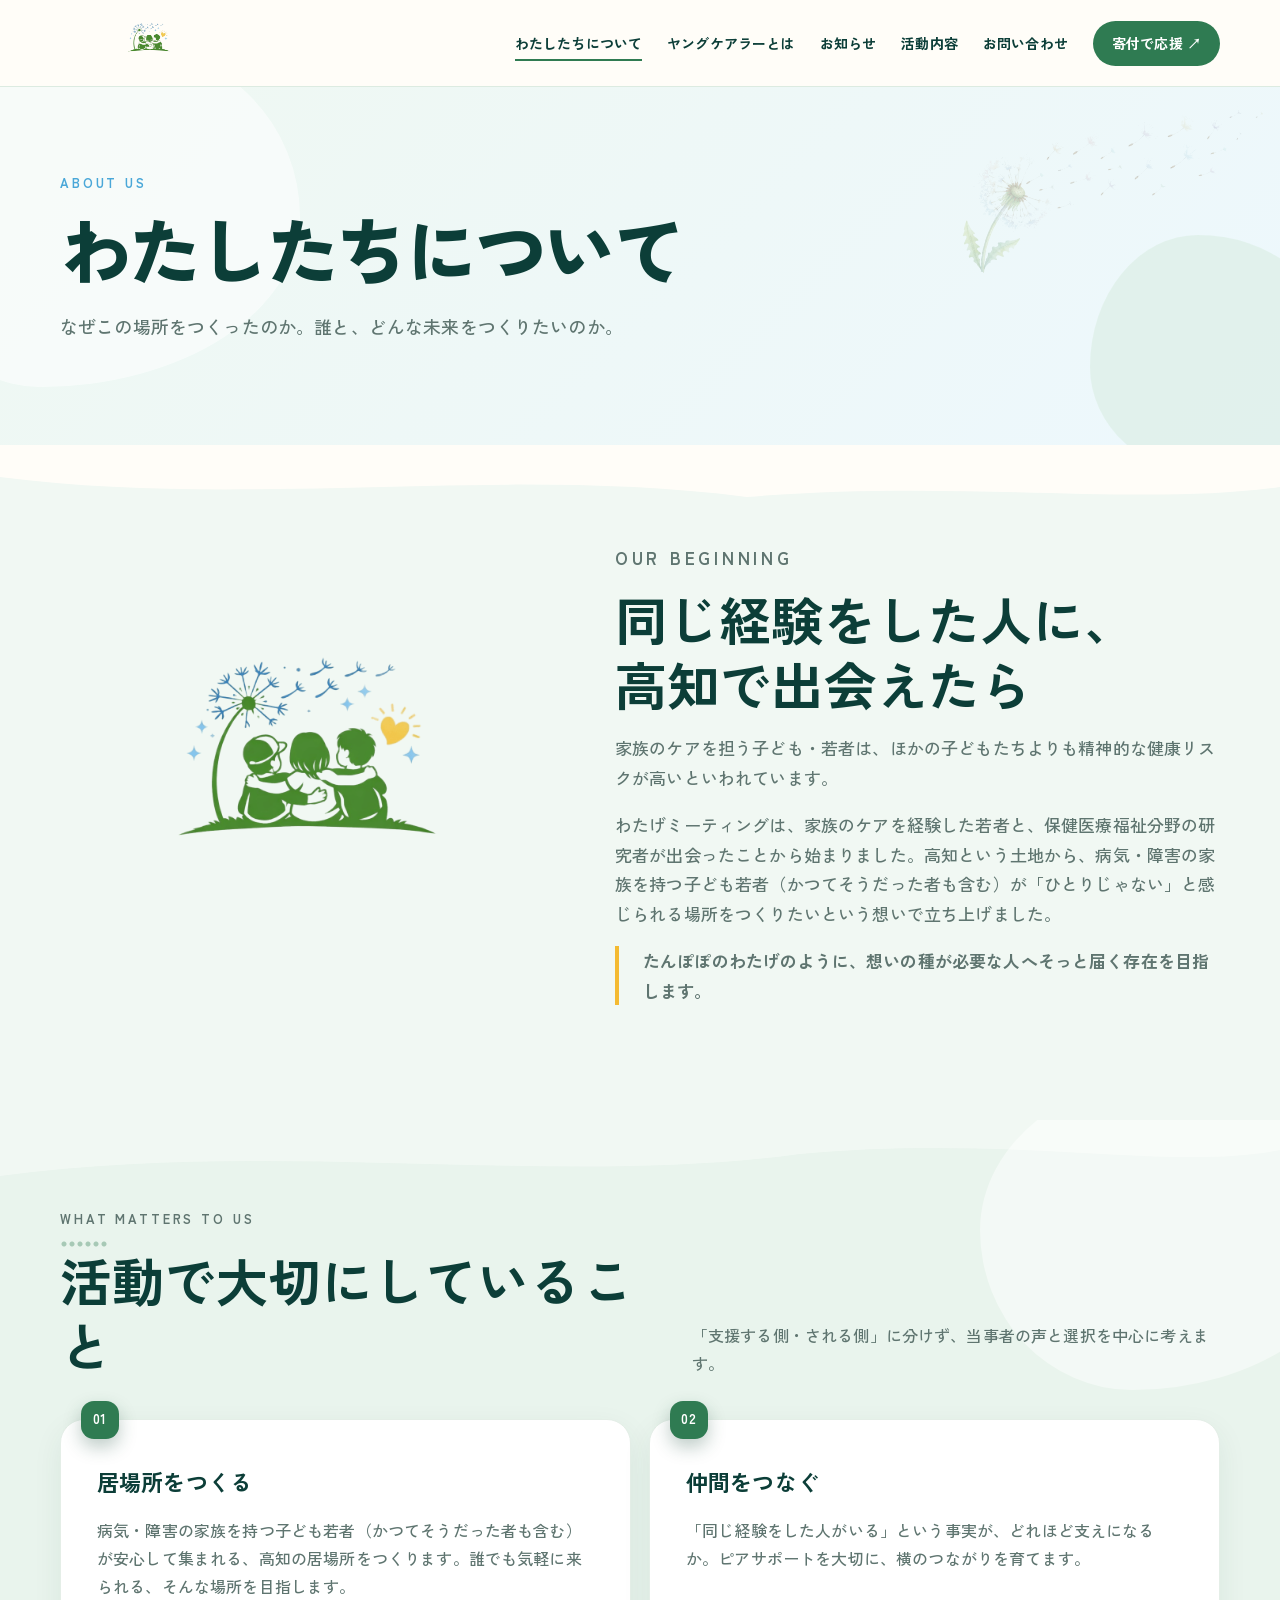
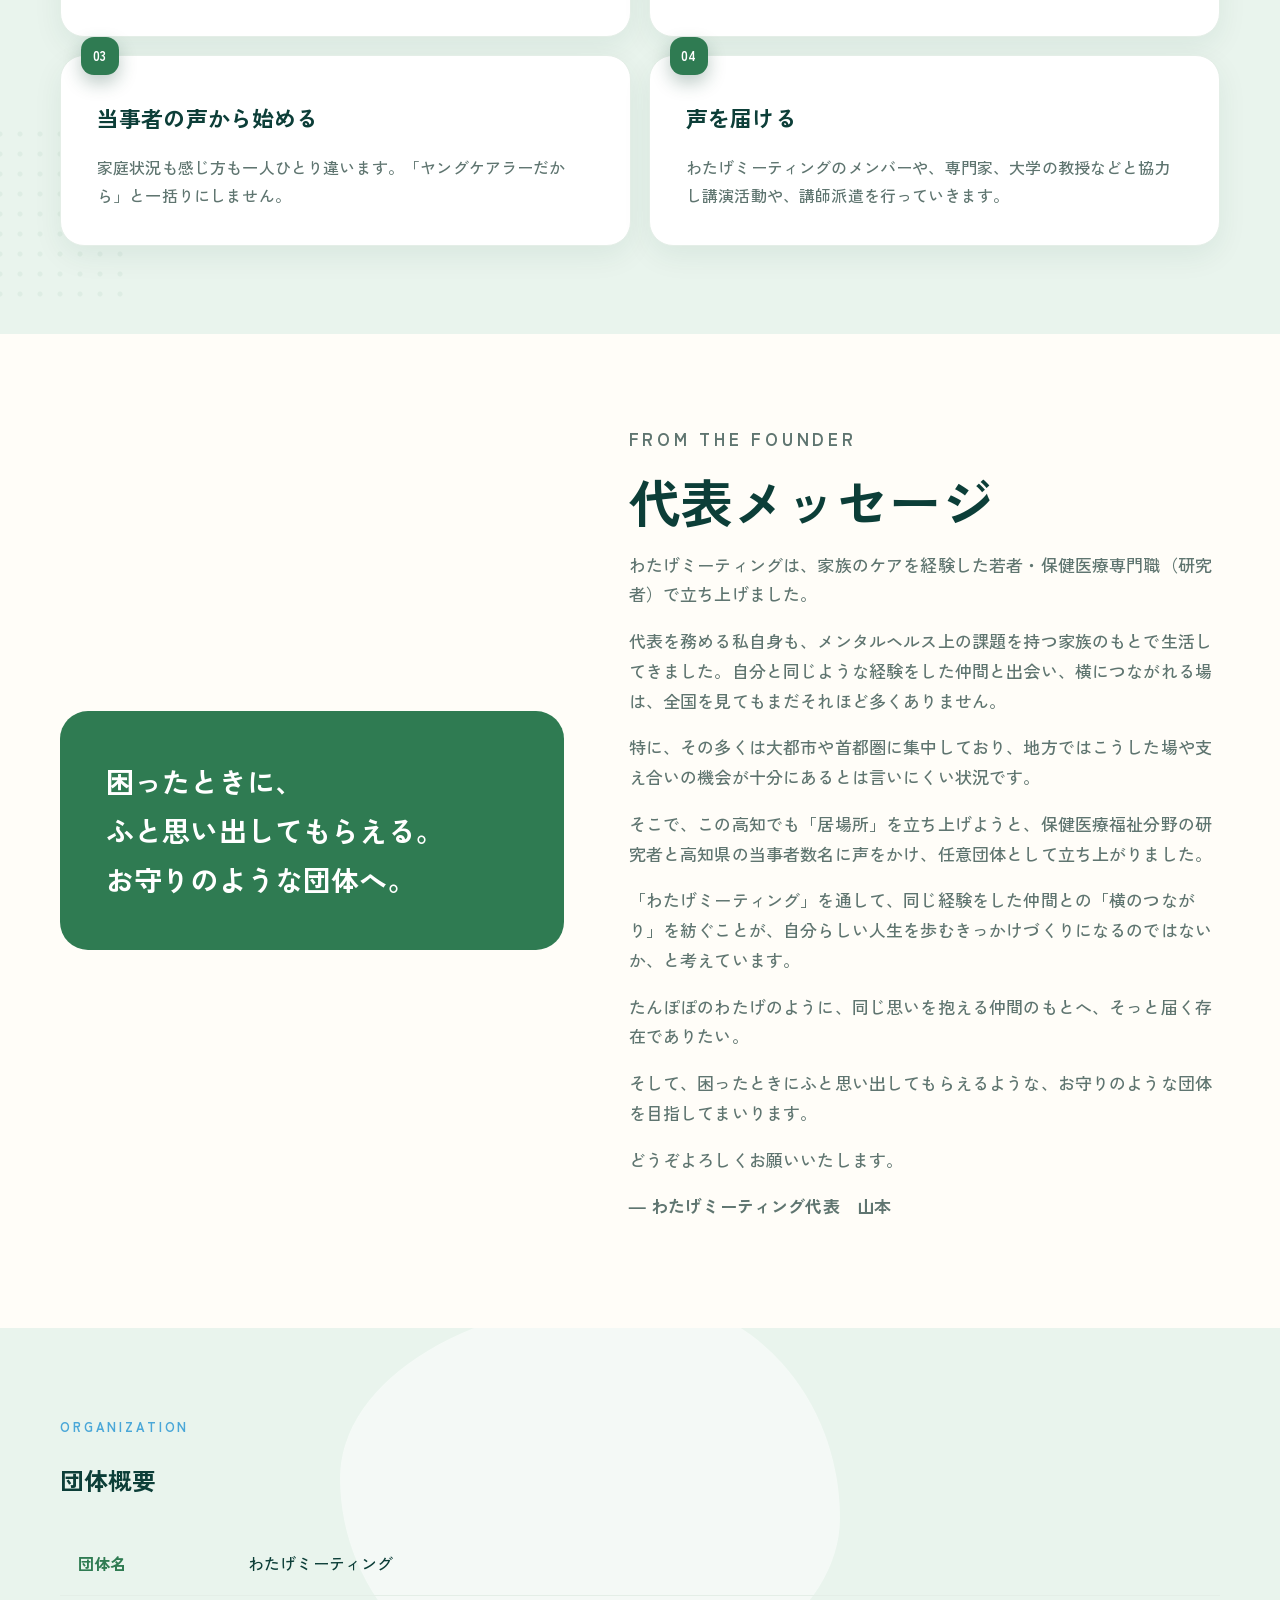
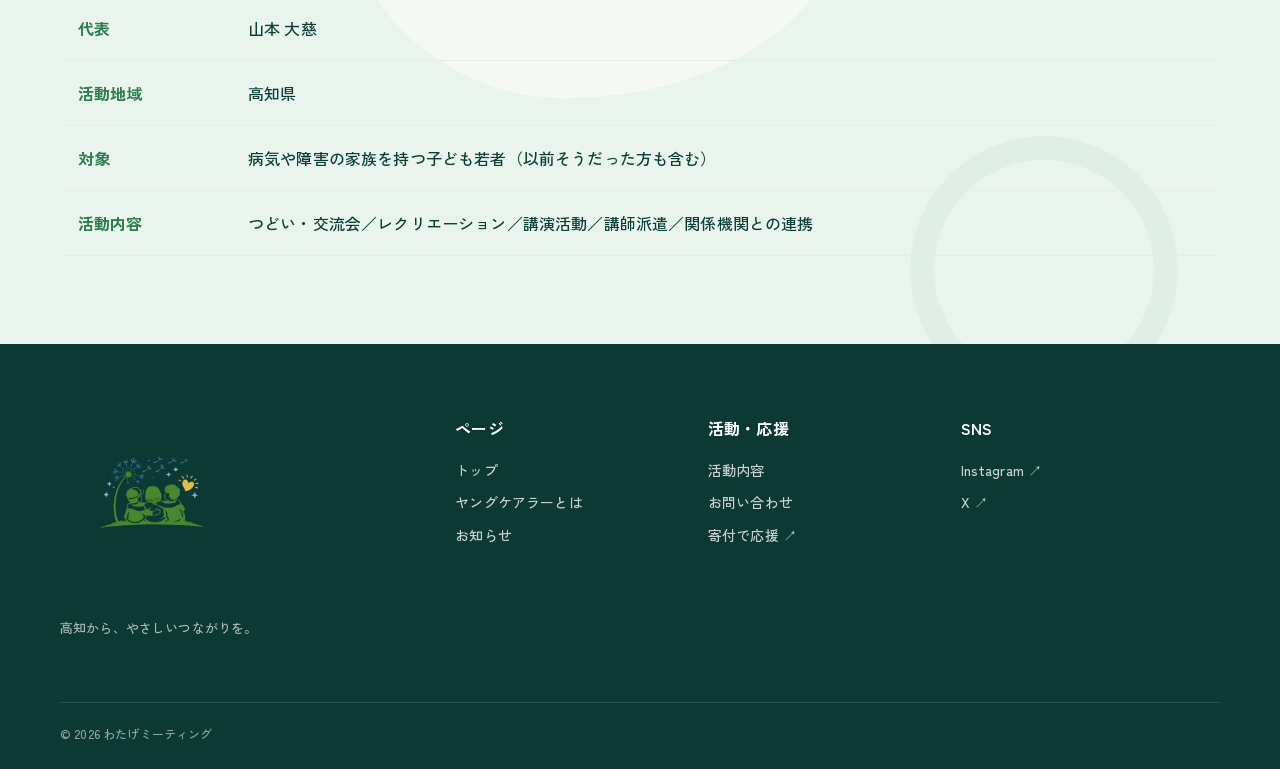
==== commit 3767cb3f: "トップページのUIを統一し、区切り・装飾・お知らせを更新 セクション区切りとたんぽぽ装飾を整理し、Contact配色を他セクションに合わせた。モバイルニュースのずれ修正、Aboutギャラリー削除、未使" ====
--- a/about.html
+++ b/about.html
@@ -65,7 +65,7 @@
           </p>
         </div>
       </section>
-      <section class="page divider divider-mist">
+      <section class="page divider divider-arc">
         <div class="wrap story-grid">
           <div class="story-visual reveal">
             <img
@@ -90,7 +90,7 @@
           </div>
         </div>
       </section>
-      <section class="about-strip divider divider-green">
+      <section class="about-strip divider divider-arc">
         <div class="wrap">
           <div class="section-head reveal">
             <div>
--- a/styles.css
+++ b/styles.css
@@ -21,6 +21,11 @@
   --font-display:
     "Zen Kaku Gothic New", "Hiragino Kaku Gothic ProN", "Yu Gothic", Meiryo,
     sans-serif;
+  --arc-height: clamp(56px, 9vw, 88px);
+  --arc-cream-mist: url("data:image/svg+xml,%3Csvg xmlns='http://www.w3.org/2000/svg' viewBox='0 0 1440 88' preserveAspectRatio='none'%3E%3Crect width='1440' height='88' fill='%23fffdf8'/%3E%3Cpath d='M0,32 C280,64 560,20 840,52 C1080,34 1280,62 1440,42 L1440,88 L0,88 Z' fill='%23f1f8f3'/%3E%3C/svg%3E");
+  --arc-mist-cream: url("data:image/svg+xml,%3Csvg xmlns='http://www.w3.org/2000/svg' viewBox='0 0 1440 88' preserveAspectRatio='none'%3E%3Crect width='1440' height='88' fill='%23f1f8f3'/%3E%3Cpath d='M0,58 C300,22 580,72 860,38 C1100,18 1280,54 1440,32 L1440,88 L0,88 Z' fill='%23fffdf8'/%3E%3C/svg%3E");
+  --arc-cream-green: url("data:image/svg+xml,%3Csvg xmlns='http://www.w3.org/2000/svg' viewBox='0 0 1440 88' preserveAspectRatio='none'%3E%3Crect width='1440' height='88' fill='%23fffdf8'/%3E%3Cpath d='M0,56 C320,18 620,68 900,34 C1140,14 1320,52 1440,30 L1440,88 L0,88 Z' fill='%23e9f4ed'/%3E%3C/svg%3E");
+  --arc-mist-green: url("data:image/svg+xml,%3Csvg xmlns='http://www.w3.org/2000/svg' viewBox='0 0 1440 88' preserveAspectRatio='none'%3E%3Crect width='1440' height='88' fill='%23f1f8f3'/%3E%3Cpath d='M0,56 C320,18 620,68 900,34 C1140,14 1320,52 1440,30 L1440,88 L0,88 Z' fill='%23e9f4ed'/%3E%3C/svg%3E");
 }
 * {
   box-sizing: border-box;
@@ -277,48 +282,37 @@
 section {
   padding: var(--space-xl) 0;
 }
-/* Single restrained divider: one arc shape, flip + color modifiers for variety */
-.divider {
-  position: relative;
-  isolation: isolate;
-}
-.divider::before {
-  content: "";
-  position: absolute;
-  z-index: -1;
-  top: -46px;
-  left: -6vw;
-  width: 112vw;
-  height: 84px;
-  border-radius: 62% 38% 0 0 / 100% 100% 0 0;
-  background: var(--divider-color, var(--mist));
-  transform-origin: center bottom;
-}
-.divider-flip::before {
-  transform: scaleX(-1);
-}
-.divider-mist {
-  --divider-color: var(--mist);
-}
-.divider-cream {
-  --divider-color: var(--cream);
-}
-.divider-green {
-  --divider-color: #e9f4ed;
-}
-.divider-sky {
-  --divider-color: #eef8fb;
-}
+/* Section dividers — subtle arc on select sections, straight elsewhere */
 .divider > .wrap {
   position: relative;
   z-index: 1;
+}
+.divider-arc {
+  background-repeat: no-repeat;
+  background-size: 100% var(--arc-height);
+  background-position: top center;
+}
+.news.divider-arc,
+.page.divider-arc,
+.contact.divider-arc {
+  background-color: var(--mist);
+  background-image: var(--arc-cream-mist);
+}
+#activities.divider-arc {
+  background-image: var(--arc-mist-cream);
+}
+.home-about.divider-arc {
+  background-image: var(--arc-cream-green);
+}
+.about-strip.divider-arc:not(.home-about),
+.message-section.divider-arc {
+  background-image: var(--arc-mist-green);
 }
 /* Decorative background shapes — organic blobs, rings, dot grids */
 .hero::before,
 .hero::after,
 .news::before,
 .news::after,
-#activities::before,
 #activities::after,
 .about-strip::before,
 .about-strip::after,
@@ -326,7 +320,6 @@
 .message-section::after,
 .page-hero::before,
 .page-hero::after,
-.join-section::before,
 .contact::before {
   content: "";
   position: absolute;
@@ -359,15 +352,15 @@
   background-size: 22px 22px;
 }
 .news::before {
-  top: -60px;
-  left: -120px;
-  width: 420px;
-  height: 360px;
+  top: 120px;
+  left: -180px;
+  width: 360px;
+  height: 300px;
   border-radius: 65% 35% 52% 48% / 42% 58% 42% 58%;
   background: linear-gradient(
     160deg,
-    rgba(255, 255, 255, 0.7),
-    rgba(214, 236, 222, 0.45)
+    rgba(255, 255, 255, 0.55),
+    rgba(214, 236, 222, 0.28)
   );
 }
 .news::after {
@@ -383,14 +376,11 @@
 #activities {
   position: relative;
   overflow: hidden;
-}
-#activities::before {
-  top: 80px;
-  left: -80px;
-  width: 340px;
-  height: 280px;
-  border-radius: 42% 58% 63% 37% / 55% 45% 55% 45%;
-  background: rgba(233, 244, 237, 0.85);
+  background-color: var(--cream);
+}
+#activities > .wrap {
+  position: relative;
+  z-index: 1;
 }
 #activities::after {
   bottom: -40px;
@@ -407,7 +397,7 @@
 .about-strip {
   position: relative;
   overflow: hidden;
-  background: #e9f4ed;
+  background-color: #e9f4ed;
 }
 .about-strip::before {
   top: -50px;
@@ -433,7 +423,7 @@
 .message-section {
   position: relative;
   overflow: hidden;
-  background: #e9f4ed;
+  background-color: #e9f4ed;
 }
 .message-section::before {
   top: -30px;
@@ -472,23 +462,21 @@
 .join-section {
   position: relative;
   overflow: hidden;
-}
-.join-section::before {
-  top: 40px;
-  right: -70px;
-  width: 300px;
-  height: 300px;
-  border-radius: 50%;
-  border: 28px solid rgba(233, 244, 237, 0.8);
-  background: transparent;
+  background-color: var(--cream);
+}
+.join-section > .wrap {
+  position: relative;
+  z-index: 1;
 }
 .contact::before {
-  top: -40px;
-  left: -80px;
-  width: 320px;
-  height: 280px;
+  top: auto;
+  bottom: 40px;
+  right: -60px;
+  left: auto;
+  width: 260px;
+  height: 220px;
   border-radius: 55% 45% 60% 40% / 48% 52% 48% 52%;
-  background: rgba(255, 255, 255, 0.6);
+  background: rgba(214, 236, 222, 0.35);
 }
 .section-head .kicker::after {
   content: "";
@@ -542,12 +530,36 @@
   opacity: 0.38;
   transform: rotate(6deg);
 }
+.botanical-join,
+.botanical-social {
+  top: clamp(8px, 2vw, 20px);
+  bottom: auto;
+  right: clamp(8px, 2vw, 36px);
+  width: clamp(160px, 22vw, 240px);
+  opacity: 0.3;
+  transform: rotate(8deg);
+}
+.botanical-activities {
+  top: clamp(12px, 3vw, 28px);
+  bottom: auto;
+  left: clamp(-20px, 2vw, 40px);
+  right: auto;
+  width: clamp(200px, 28vw, 340px);
+  opacity: 0.42;
+  transform: rotate(-4deg);
+}
 .section-head {
   display: flex;
   align-items: end;
   justify-content: space-between;
   gap: 30px;
   margin-bottom: 42px;
+  position: relative;
+  z-index: 1;
+}
+.section-head .kicker {
+  position: relative;
+  z-index: 1;
 }
 .section-head h2,
 .page h2 {
@@ -563,7 +575,7 @@
 .news {
   position: relative;
   overflow: hidden;
-  background: var(--mist);
+  background-color: var(--mist);
 }
 .news > .wrap {
   position: relative;
@@ -632,6 +644,11 @@
 .news-row:hover {
   background: #f8fcf9;
   padding-left: 32px;
+}
+.news-row .arrow {
+  color: var(--green);
+  font-weight: 700;
+  text-align: right;
 }
 .news-row.hidden {
   display: none;
@@ -652,6 +669,73 @@
   grid-template-rows: repeat(2, 360px);
   gap: 24px;
 }
+.activity-marquee {
+  position: relative;
+  overflow: hidden;
+  margin-top: 42px;
+  padding: 8px 0 18px;
+  mask-image: linear-gradient(
+    90deg,
+    transparent,
+    #000 8%,
+    #000 92%,
+    transparent
+  );
+}
+.activity-marquee-track {
+  display: flex;
+  gap: 28px;
+  width: max-content;
+  animation: activity-marquee 48s linear infinite;
+}
+.activity-marquee:hover .activity-marquee-track {
+  animation-play-state: paused;
+}
+@keyframes activity-marquee {
+  from {
+    transform: translateX(0);
+  }
+  to {
+    transform: translateX(-50%);
+  }
+}
+.activity-slide {
+  position: relative;
+  flex: 0 0 clamp(300px, 38vw, 440px);
+  height: clamp(240px, 28vw, 300px);
+  overflow: hidden;
+  border-radius: 28px;
+  background: #e7f2ed;
+  box-shadow: var(--shadow-soft);
+}
+.activity-slide > img {
+  width: 100%;
+  height: 100%;
+  object-fit: cover;
+}
+.activity-slide-copy {
+  position: absolute;
+  inset: auto 16px 16px;
+  padding: 16px 18px;
+  border-radius: 18px;
+  background: rgba(255, 255, 255, 0.94);
+  backdrop-filter: blur(8px);
+}
+.activity-slide-copy h3 {
+  margin: 6px 0 4px;
+  font-size: 18px;
+}
+.activity-slide-copy p {
+  margin: 0;
+  color: var(--muted);
+  font-size: 14px;
+  line-height: 1.55;
+}
+.activity-marquee-actions {
+  display: flex;
+  justify-content: flex-end;
+  margin-top: 28px;
+}
 .bento article {
   position: relative;
   overflow: hidden;
@@ -756,14 +840,7 @@
 .donate {
   position: relative;
   overflow: hidden;
-  background:
-    radial-gradient(circle at 8% 12%, rgba(244, 186, 49, 0.2), transparent 25%),
-    radial-gradient(
-      circle at 92% 85%,
-      rgba(158, 220, 247, 0.2),
-      transparent 28%
-    ),
-    linear-gradient(135deg, #286f4b 0%, #3f9167 55%, #55a88a 100%);
+  background: linear-gradient(135deg, #286f4b 0%, #3f9167 55%, #55a88a 100%);
   color: #fff;
   border: 1px solid rgba(255, 255, 255, 0.2);
   border-radius: 48px;
@@ -771,31 +848,6 @@
   width: min(1160px, calc(100% - 40px));
   padding: 72px 68px;
   box-shadow: 0 28px 70px rgba(20, 72, 54, 0.2);
-}
-.donate::before {
-  content: "";
-  position: absolute;
-  top: -85px;
-  left: -75px;
-  width: 210px;
-  height: 210px;
-  border: 28px solid rgba(255, 255, 255, 0.06);
-  border-radius: 50%;
-}
-.donate::after {
-  content: "";
-  position: absolute;
-  right: 38px;
-  bottom: 32px;
-  width: 94px;
-  height: 70px;
-  opacity: 0.52;
-  background-image: radial-gradient(
-    circle,
-    rgba(255, 255, 255, 0.8) 2px,
-    transparent 3px
-  );
-  background-size: 18px 18px;
 }
 .donate-grid {
   position: relative;
@@ -872,28 +924,23 @@
 .contact {
   position: relative;
   overflow: hidden;
-  background:
-    radial-gradient(
-      circle at 88% 14%,
-      rgba(244, 186, 49, 0.18),
-      transparent 24%
-    ),
-    radial-gradient(
-      circle at 8% 86%,
-      rgba(74, 167, 216, 0.14),
-      transparent 26%
-    ),
-    linear-gradient(135deg, #eef8fb 0%, #fffdf8 100%);
+  background-color: var(--mist);
 }
 .contact .wrap {
   position: relative;
   z-index: 1;
 }
 .contact .kicker {
-  color: var(--orange);
+  color: var(--sky);
 }
 .social-section {
-  background: var(--cream);
+  position: relative;
+  overflow: hidden;
+  background-color: var(--cream);
+}
+.social-section > .wrap {
+  position: relative;
+  z-index: 1;
 }
 .contact-form {
   position: relative;
@@ -904,21 +951,11 @@
   gap: 24px;
   margin-bottom: 22px;
   padding: 34px 38px;
-  border: 1px solid rgba(255, 255, 255, 0.2);
+  border: 1px solid rgba(255, 255, 255, 0.18);
   border-radius: 30px;
-  background: linear-gradient(135deg, var(--ink), var(--green));
+  background: linear-gradient(135deg, #286f4b 0%, #3f9167 100%);
   color: #fff;
-  box-shadow: 0 22px 50px rgba(20, 72, 54, 0.18);
-}
-.contact-form::after {
-  content: "";
-  position: absolute;
-  top: -25px;
-  right: 180px;
-  width: 120px;
-  height: 120px;
-  border: 22px solid rgba(255, 255, 255, 0.05);
-  border-radius: 50%;
+  box-shadow: var(--shadow);
 }
 .contact-form > * {
   position: relative;
@@ -1184,9 +1221,8 @@
   }
 }
 @media (max-width: 650px) {
-  .divider::before {
-    top: -28px;
-    height: 52px;
+  :root {
+    --arc-height: clamp(44px, 10vw, 72px);
   }
   .botanical-hero {
     bottom: auto;
@@ -1206,6 +1242,19 @@
     right: 8px;
     width: 170px;
     opacity: 0.3;
+  }
+  .botanical-join,
+  .botanical-social {
+    top: 6px;
+    right: 6px;
+    width: 140px;
+    opacity: 0.22;
+  }
+  .botanical-activities {
+    top: 8px;
+    left: -8px;
+    width: 180px;
+    opacity: 0.32;
   }
   .card-no {
     top: -15px;
@@ -1293,14 +1342,28 @@
     padding: 26px;
   }
   .news-row {
-    grid-template-columns: 75px 1fr;
-    padding: 18px;
+    display: grid;
+    grid-template-columns: auto 1fr auto;
+    gap: 10px 12px;
+    align-items: center;
+    padding: 16px 18px;
   }
   .news-row .date {
     display: none;
   }
+  .news-row strong {
+    font-size: 15px;
+    line-height: 1.5;
+    min-width: 0;
+  }
   .news-row .arrow {
-    display: none;
+    color: var(--green);
+    font-weight: 700;
+    flex-shrink: 0;
+    line-height: 1;
+  }
+  .news-row:hover {
+    padding-left: 18px;
   }
   .contact-grid,
   .aims,
@@ -1543,6 +1606,10 @@
   .bento {
     grid-template-rows: repeat(4, 300px);
   }
+  .activity-slide {
+    flex-basis: min(78vw, 320px);
+    height: 220px;
+  }
   .activity-detail-copy {
     padding: 30px 26px 34px;
   }
@@ -1579,4 +1646,24 @@
     width: 190px;
     opacity: 0.22;
   }
-}
+  .activity-marquee-actions {
+    justify-content: stretch;
+  }
+  .activity-marquee-actions .btn {
+    width: 100%;
+  }
+}
+@media (prefers-reduced-motion: reduce) {
+  .activity-marquee {
+    overflow-x: auto;
+    mask-image: none;
+    scroll-snap-type: x mandatory;
+    scrollbar-width: thin;
+  }
+  .activity-marquee-track {
+    animation: none;
+  }
+  .activity-slide {
+    scroll-snap-align: start;
+  }
+}
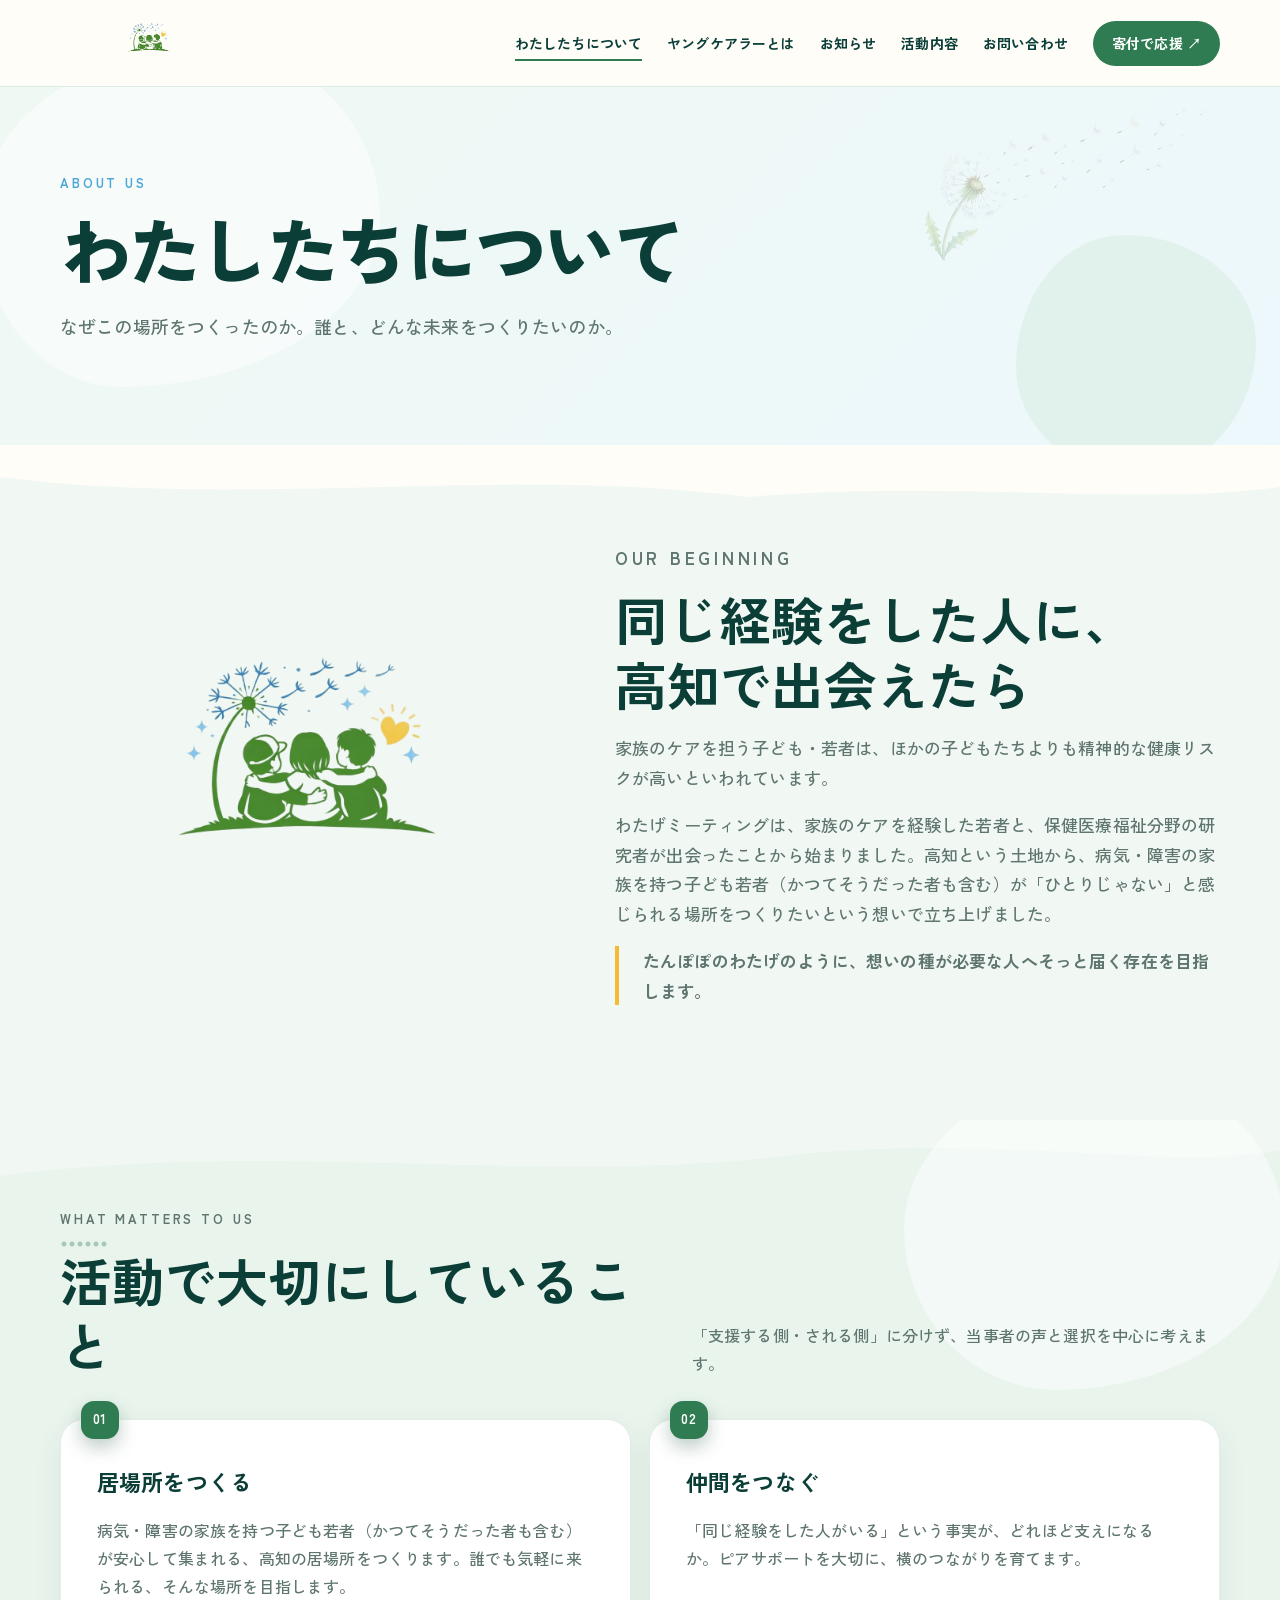
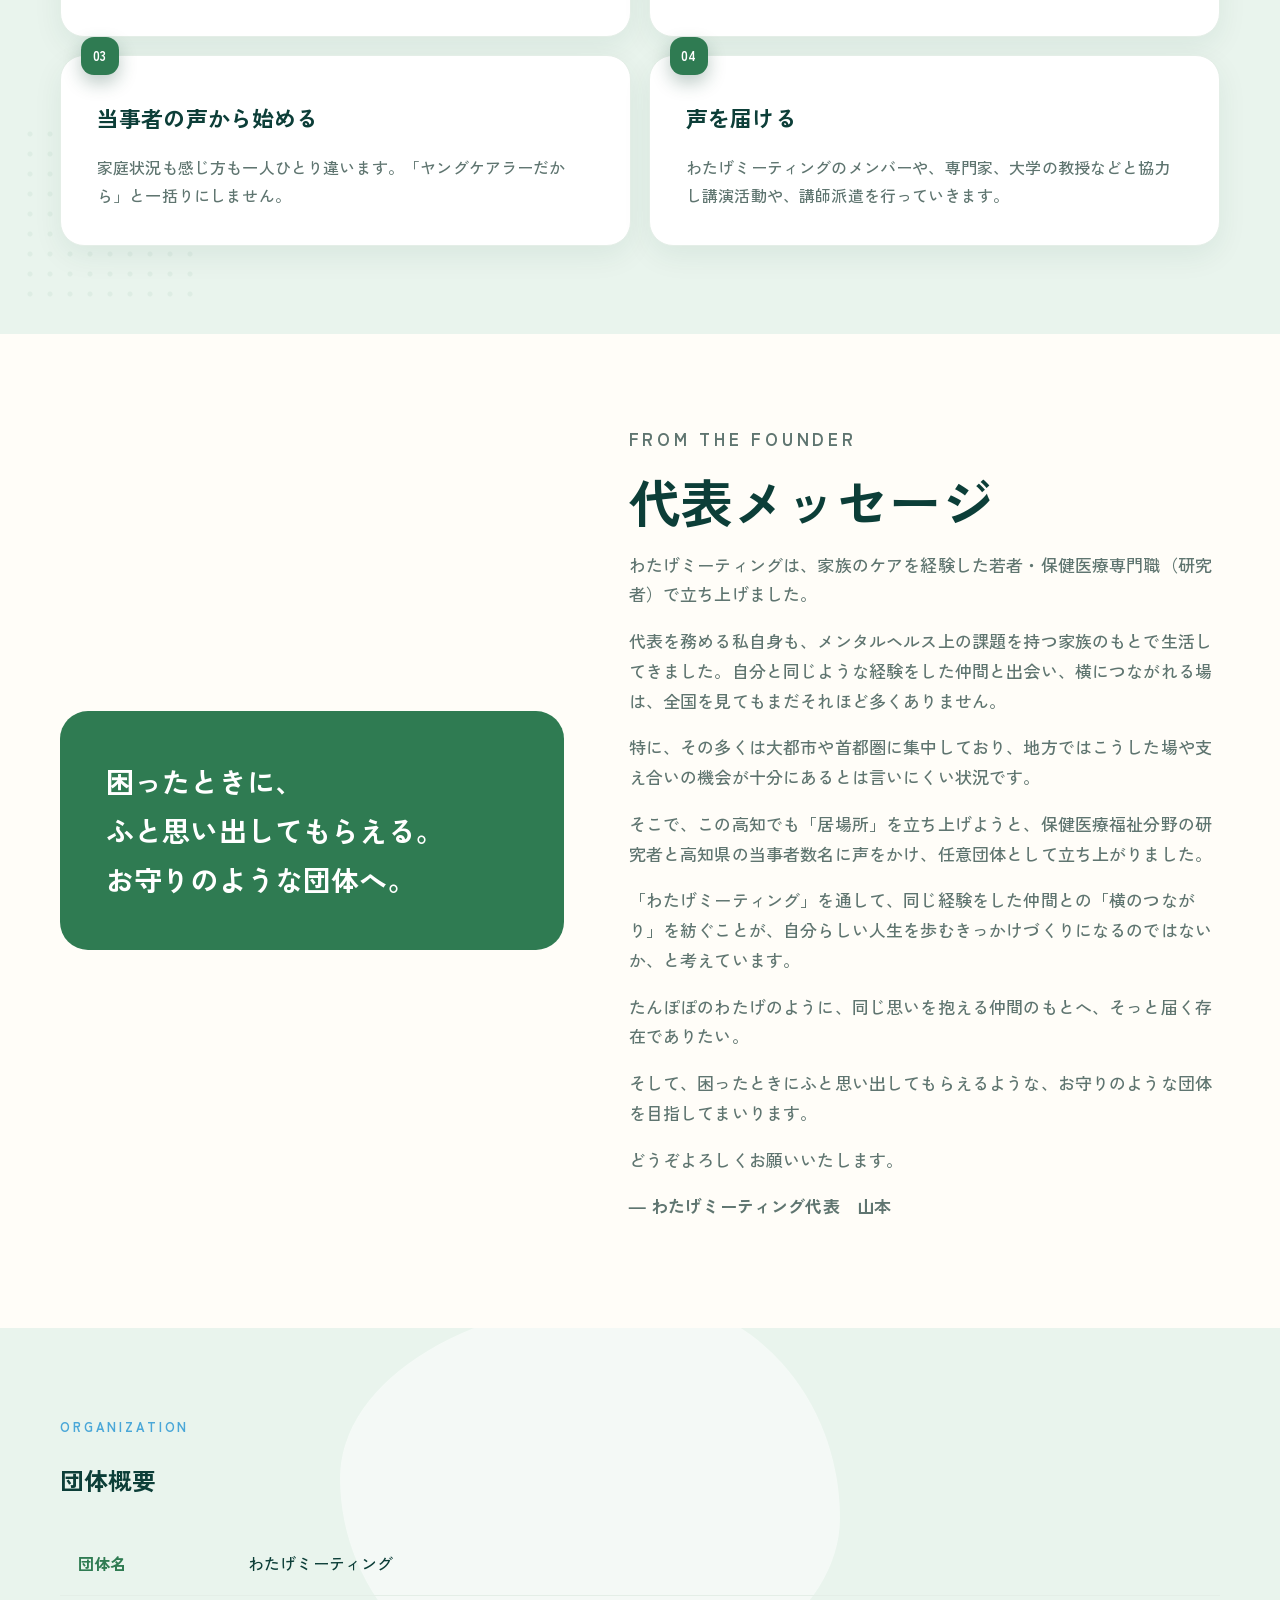
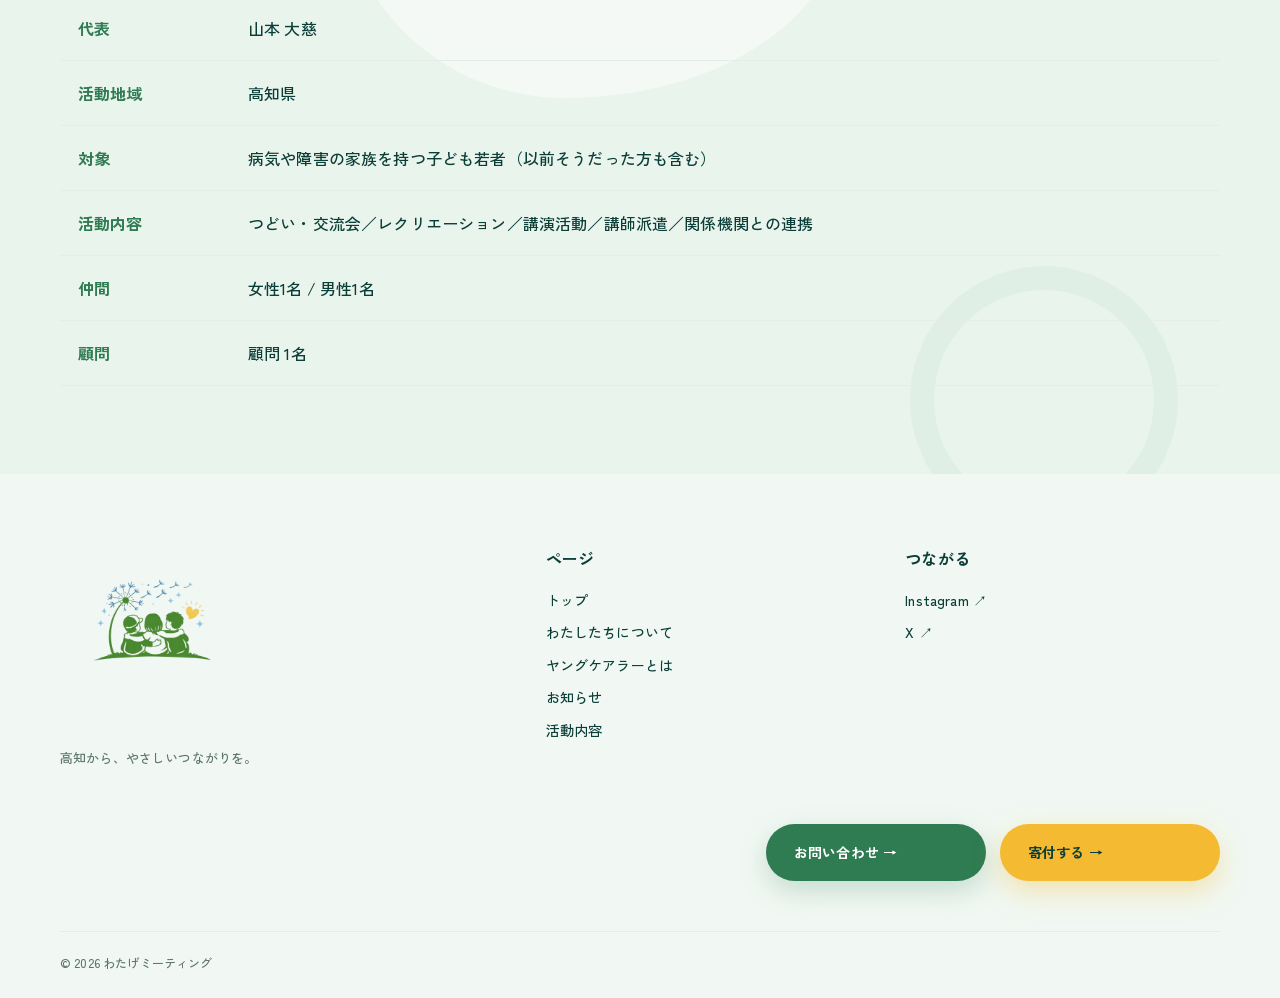
==== commit dd266d69: "フッターとモバイルUIを整え、装飾配置と寄付・お問い合わせ導線を更新 お問い合わせをフッターCTAに移し、スマホのヘッダー挙動や装飾の広がり・Messageの動きを改善した。  Co-authored" ====
--- a/about.html
+++ b/about.html
@@ -197,6 +197,14 @@
                   つどい・交流会／レクリエーション／講演活動／講師派遣／関係機関との連携
                 </td>
               </tr>
+              <tr>
+                <th>仲間</th>
+                <td>女性1名 / 男性1名</td>
+              </tr>
+              <tr>
+                <th>顧問</th>
+                <td>顧問 1名</td>
+              </tr>
             </tbody>
           </table>
         </div>
@@ -216,27 +224,33 @@
           <div>
             <h4>ページ</h4>
             <a href="index.html">トップ</a
+            ><a href="about.html">わたしたちについて</a
             ><a href="youngcarer.html">ヤングケアラーとは</a
-            ><a href="news.html">お知らせ</a>
+            ><a href="news.html">お知らせ</a
+            ><a href="activities.html">活動内容</a>
           </div>
           <div>
-            <h4>活動・応援</h4>
-            <a href="activities.html">活動内容</a
-            ><a
-              href="https://docs.google.com/forms/d/e/1FAIpQLSdZExhyQvVdYMioBr_lC8isE4YYOW6lhFF3xYF322LxP78K0A/viewform?usp=publish-editor"
-              target="_blank"
-              rel="noopener"
-              >お問い合わせ</a
-            ><a href="https://syncable.biz/associate/watagemeeting"
-              >寄付で応援 ↗</a
-            >
-          </div>
-          <div>
-            <h4>SNS</h4>
+            <h4>つながる</h4>
             <a href="https://www.instagram.com/watage.meeting.kochi_"
               >Instagram ↗</a
             ><a href="https://x.com/watage_m_kochi">X ↗</a>
           </div>
+        </div>
+        <div class="footer-cta">
+          <a
+            class="footer-btn footer-btn-contact"
+            href="https://docs.google.com/forms/d/e/1FAIpQLSdZExhyQvVdYMioBr_lC8isE4YYOW6lhFF3xYF322LxP78K0A/viewform?usp=publish-editor"
+            target="_blank"
+            rel="noopener"
+            >お問い合わせ →</a
+          >
+          <a
+            class="footer-btn footer-btn-donate"
+            href="https://syncable.biz/associate/watagemeeting"
+            target="_blank"
+            rel="noopener"
+            >寄付する →</a
+          >
         </div>
         <div class="copyright">© 2026 わたげミーティング</div>
       </div>
--- a/styles.css
+++ b/styles.css
@@ -18,6 +18,8 @@
   --space-md: 32px;
   --space-lg: 48px;
   --space-xl: 88px;
+  --content-width: 1160px;
+  --content-inset: max(20px, calc((100vw - var(--content-width)) / 2));
   --font-display:
     "Zen Kaku Gothic New", "Hiragino Kaku Gothic ProN", "Yu Gothic", Meiryo,
     sans-serif;
@@ -32,10 +34,15 @@
 }
 html {
   scroll-behavior: smooth;
+  overflow-x: clip;
+  overflow-x: hidden;
 }
 body {
   margin: 0;
+  overflow-x: clip;
   overflow-x: hidden;
+  max-width: 100%;
+  width: 100%;
   background: var(--cream);
   color: var(--ink);
   font-family: var(--font-display);
@@ -60,6 +67,13 @@
 .wrap {
   width: min(1160px, calc(100% - 40px));
   margin: auto;
+  max-width: 100%;
+}
+main {
+  overflow-x: clip;
+  overflow-x: hidden;
+  width: 100%;
+  max-width: 100%;
 }
 .header {
   position: sticky;
@@ -157,7 +171,8 @@
 .hero {
   position: relative;
   padding: 74px 0 90px;
-  overflow: hidden;
+  overflow-x: clip;
+  overflow-y: visible;
 }
 .hero .wrap {
   position: relative;
@@ -179,21 +194,23 @@
 }
 .hero-grid {
   display: grid;
-  grid-template-columns: 0.85fr 1.15fr;
+  grid-template-columns: minmax(0, 0.85fr) minmax(0, 1.15fr);
   grid-template-areas:
     "copy visual"
     "actions visual";
-  column-gap: 62px;
+  column-gap: clamp(24px, 4vw, 62px);
   align-content: center;
 }
 .hero-copy {
   position: relative;
   grid-area: copy;
   align-self: end;
+  min-width: 0;
 }
 .hero-actions {
   grid-area: actions;
   align-self: start;
+  min-width: 0;
 }
 .kicker {
   color: var(--sky);
@@ -234,21 +251,30 @@
   grid-area: visual;
   position: relative;
   min-height: 570px;
-}
-.hero-visual > img {
+  overflow: visible;
+  max-width: 100%;
+  padding: 24px 20px 0 40px;
+}
+.hero-photo {
   position: absolute;
   inset: 0;
+  overflow: hidden;
+  border-radius: 60px 22px 120px 24px;
+  box-shadow: var(--shadow);
+}
+.hero-photo img {
   width: 100%;
   height: 100%;
   object-fit: cover;
-  border-radius: 60px 22px 120px 24px;
-  box-shadow: var(--shadow);
+  display: block;
 }
 .float-card {
   position: absolute;
   left: -38px;
   bottom: 35px;
+  z-index: 2;
   width: 310px;
+  max-width: calc(100% + 20px);
   background: #fff;
   padding: 20px 24px;
   border-radius: 22px;
@@ -264,6 +290,7 @@
   position: absolute;
   right: -18px;
   top: -22px;
+  z-index: 2;
   width: 112px;
   height: 112px;
   display: grid;
@@ -273,6 +300,27 @@
   font-weight: 700;
   transform: rotate(7deg);
 }
+@media (max-width: 1100px) {
+  .hero-grid {
+    grid-template-columns: minmax(0, 1fr);
+    grid-template-areas:
+      "copy"
+      "visual"
+      "actions";
+  }
+  .hero-visual {
+    min-height: clamp(320px, 52vw, 480px);
+    margin-top: 30px;
+    width: 100%;
+    padding: 22px 18px 0 36px;
+  }
+  .hero-actions {
+    margin-top: 24px;
+  }
+  .hero-vertical {
+    display: none;
+  }
+}
 h1,
 h2,
 h3,
@@ -300,9 +348,6 @@
 }
 #activities.divider-arc {
   background-image: var(--arc-mist-cream);
-}
-.home-about.divider-arc {
-  background-image: var(--arc-cream-green);
 }
 .about-strip.divider-arc:not(.home-about),
 .message-section.divider-arc {
@@ -328,8 +373,8 @@
 }
 .hero::before {
   top: -80px;
-  right: -100px;
-  width: 480px;
+  right: calc(var(--content-inset) - 72px);
+  width: min(480px, 36vw);
   height: 400px;
   border-radius: 58% 42% 68% 32% / 48% 52% 38% 62%;
   background: linear-gradient(
@@ -340,7 +385,7 @@
 }
 .hero::after {
   bottom: 40px;
-  left: -60px;
+  left: calc(var(--content-inset) - 52px);
   width: 200px;
   height: 200px;
   opacity: 0.45;
@@ -353,8 +398,8 @@
 }
 .news::before {
   top: 120px;
-  left: -180px;
-  width: 360px;
+  left: calc(var(--content-inset) - 140px);
+  width: min(360px, 32vw);
   height: 300px;
   border-radius: 65% 35% 52% 48% / 42% 58% 42% 58%;
   background: linear-gradient(
@@ -366,8 +411,8 @@
 .news::after {
   top: auto;
   bottom: 60px;
-  right: -40px;
-  width: 280px;
+  right: calc(var(--content-inset) - 28px);
+  width: min(280px, 24vw);
   height: 280px;
   border-radius: 50%;
   border: 32px solid rgba(214, 236, 222, 0.55);
@@ -384,8 +429,8 @@
 }
 #activities::after {
   bottom: -40px;
-  right: -60px;
-  width: 260px;
+  right: calc(var(--content-inset) - 48px);
+  width: min(260px, 22vw);
   height: 260px;
   border-radius: 38% 62% 48% 52% / 60% 40% 60% 40%;
   background: linear-gradient(
@@ -401,15 +446,15 @@
 }
 .about-strip::before {
   top: -50px;
-  right: -80px;
-  width: 380px;
+  right: calc(var(--content-inset) - 64px);
+  width: min(380px, 30vw);
   height: 320px;
   border-radius: 55% 45% 60% 40% / 50% 50% 50% 50%;
   background: rgba(255, 255, 255, 0.45);
 }
 .about-strip::after {
   bottom: 30px;
-  left: -50px;
+  left: calc(var(--content-inset) - 40px);
   width: 180px;
   height: 180px;
   opacity: 0.5;
@@ -445,16 +490,17 @@
 }
 .page-hero::before {
   top: -40px;
-  left: -100px;
-  width: 400px;
+  left: calc(var(--content-inset) - 80px);
+  width: min(400px, 32vw);
   height: 340px;
   border-radius: 58% 42% 65% 35% / 50% 50% 50% 50%;
   background: rgba(255, 255, 255, 0.55);
 }
 .page-hero::after {
   bottom: -30px;
-  right: -50px;
-  width: 240px;
+  right: calc(var(--content-inset) - 36px);
+  left: auto;
+  width: min(240px, 20vw);
   height: 240px;
   border-radius: 45% 55% 50% 50% / 55% 45% 55% 45%;
   background: rgba(214, 236, 222, 0.5);
@@ -471,9 +517,9 @@
 .contact::before {
   top: auto;
   bottom: 40px;
-  right: -60px;
+  right: calc(var(--content-inset) - 48px);
   left: auto;
-  width: 260px;
+  width: min(260px, 22vw);
   height: 220px;
   border-radius: 55% 45% 60% 40% / 48% 52% 48% 52%;
   background: rgba(214, 236, 222, 0.35);
@@ -501,8 +547,8 @@
 .botanical-donate {
   z-index: 0;
   bottom: -20px;
-  left: 10px;
-  width: 320px;
+  left: calc(var(--content-inset) + 8px);
+  width: min(320px, 22vw);
   opacity: 0.4;
   mix-blend-mode: screen;
   transform: rotate(-8deg);
@@ -510,23 +556,25 @@
 .botanical-hero {
   z-index: 0;
   bottom: -10px;
-  left: 20px;
-  width: 300px;
+  left: calc(var(--content-inset) + 8px);
+  width: min(300px, 22vw);
   opacity: 0.32;
   transform: rotate(-9deg);
 }
 .botanical-page-hero {
   top: -10px;
-  right: 20px;
-  width: 300px;
+  right: calc(var(--content-inset) + 16px);
+  left: auto;
+  width: min(300px, 22vw);
   opacity: 0.3;
   transform: rotate(8deg);
 }
 .botanical-news {
   top: 20px;
   bottom: auto;
-  right: clamp(12px, 3vw, 48px);
-  width: 260px;
+  right: calc(var(--content-inset) + 16px);
+  left: auto;
+  width: min(260px, 20vw);
   opacity: 0.38;
   transform: rotate(6deg);
 }
@@ -534,19 +582,21 @@
 .botanical-social {
   top: clamp(8px, 2vw, 20px);
   bottom: auto;
-  right: clamp(8px, 2vw, 36px);
-  width: clamp(160px, 22vw, 240px);
+  right: calc(var(--content-inset) + 16px);
+  left: auto;
+  width: min(240px, 18vw);
   opacity: 0.3;
   transform: rotate(8deg);
 }
 .botanical-activities {
-  top: clamp(12px, 3vw, 28px);
+  z-index: 0;
+  top: clamp(8px, 2vw, 24px);
   bottom: auto;
-  left: clamp(-20px, 2vw, 40px);
-  right: auto;
-  width: clamp(200px, 28vw, 340px);
-  opacity: 0.42;
-  transform: rotate(-4deg);
+  left: auto;
+  right: calc(var(--content-inset) + 8px);
+  width: min(300px, 26vw);
+  opacity: 0.36;
+  transform: rotate(6deg);
 }
 .section-head {
   display: flex;
@@ -686,7 +736,7 @@
   display: flex;
   gap: 28px;
   width: max-content;
-  animation: activity-marquee 48s linear infinite;
+  animation: activity-marquee 32s linear infinite;
 }
 .activity-marquee:hover .activity-marquee-track {
   animation-play-state: paused;
@@ -796,7 +846,85 @@
   color: var(--muted);
 }
 .home-about {
-  padding-bottom: 48px;
+  position: relative;
+  overflow: hidden;
+  padding: var(--space-md) 0 var(--space-xs);
+  background-color: var(--cream);
+}
+.home-about-grid {
+  display: grid;
+  grid-template-columns: minmax(0, 1fr) minmax(0, 0.95fr);
+  gap: clamp(24px, 4vw, 48px);
+  align-items: center;
+}
+.home-about-copy h2 {
+  margin: 0 0 18px;
+  font-size: clamp(34px, 4.5vw, 52px);
+  line-height: 1.35;
+}
+.home-about-copy .kicker {
+  color: var(--ink);
+  opacity: 0.72;
+}
+.home-about-copy .kicker::after {
+  content: "";
+  display: block;
+  width: 48px;
+  height: 2px;
+  margin-top: 10px;
+  border-radius: 1px;
+  background: rgba(47, 123, 82, 0.42);
+}
+.home-about-lead {
+  margin: 0 0 24px;
+  max-width: 520px;
+  color: var(--muted);
+  font-size: 17px;
+}
+.home-about-visual {
+  position: relative;
+  justify-self: end;
+  width: min(100%, 420px);
+}
+.home-about-photo {
+  position: relative;
+  z-index: 1;
+  aspect-ratio: 1 / 1.04;
+  overflow: hidden;
+  border-radius: 58% 42% 48% 52% / 52% 48% 55% 45%;
+  background: #eef6f0;
+  box-shadow: var(--shadow-soft);
+}
+.home-about-photo img {
+  width: 100%;
+  height: 100%;
+  object-fit: cover;
+  object-position: center 42%;
+}
+.botanical-about-seeds {
+  top: -12px;
+  right: 0;
+  left: auto;
+  width: clamp(140px, 24vw, 220px);
+  opacity: 0.34;
+  transform: rotate(6deg);
+}
+.section-divider {
+  display: flex;
+  align-items: center;
+  gap: 18px;
+  max-width: 640px;
+  margin: clamp(16px, 2vw, 24px) auto 0;
+}
+.section-divider span {
+  flex: 1;
+  height: 0;
+  border-top: 1px dashed rgba(47, 123, 82, 0.28);
+}
+.section-divider img {
+  width: 46px;
+  opacity: 0.5;
+  transform: rotate(8deg);
 }
 .about-grid {
   display: grid;
@@ -853,8 +981,8 @@
   position: relative;
   z-index: 1;
   display: grid;
-  grid-template-columns: 0.9fr 1.1fr;
-  gap: 64px;
+  grid-template-columns: minmax(0, 1.05fr) minmax(0, 0.95fr);
+  gap: 48px;
   align-items: center;
 }
 .donate .kicker {
@@ -862,12 +990,21 @@
 }
 .donate h2 {
   margin: 0 0 18px;
-  font-size: clamp(36px, 4.4vw, 54px);
-  line-height: 1.35;
+  font-size: clamp(32px, 3.6vw, 46px);
+  line-height: 1.45;
+  letter-spacing: 0.02em;
 }
 .donate p:not(.kicker) {
-  max-width: 470px;
+  max-width: 28em;
   color: rgba(255, 255, 255, 0.78);
+}
+.donate-break {
+  display: none;
+}
+@media (max-width: 950px) {
+  .donate-break {
+    display: inline;
+  }
 }
 .donation-options {
   display: grid;
@@ -1017,38 +1154,40 @@
   color: var(--muted);
 }
 .footer {
-  background: #0c3934;
-  color: #fff;
+  background: var(--mist);
+  color: var(--ink);
   padding: 70px 0 25px;
 }
 .footer-main {
   display: grid;
-  grid-template-columns: 1.35fr 0.8fr 0.8fr 1fr;
+  grid-template-columns: 1.4fr 1fr 1fr;
   gap: 45px;
 }
 .footer-logo {
   width: 185px;
-  border-radius: 16px;
+  border-radius: 18px;
   margin-bottom: 18px;
-  padding: 10px;
+  padding: 0;
   background: transparent;
+  box-shadow: none;
   object-fit: contain;
 }
 .footer p {
-  color: rgba(255, 255, 255, 0.65);
+  color: var(--muted);
   font-size: 13px;
 }
 .footer h4 {
   margin: 0 0 16px;
+  color: var(--ink);
 }
 .footer a {
   display: block;
-  color: rgba(255, 255, 255, 0.78);
+  color: var(--ink);
   font-size: 14px;
   margin: 8px 0;
 }
 .footer a:hover {
-  color: #fff;
+  color: var(--green);
 }
 .footer-social {
   display: flex;
@@ -1061,23 +1200,62 @@
   width: 42px;
   height: 42px;
   overflow: hidden;
+  margin: 0;
   border-radius: 11px;
-  background: rgba(255, 255, 255, 0.1);
+  background: #fff;
+  border: 1px solid var(--line);
 }
 .footer-social img {
   width: 100%;
   height: 100%;
   object-fit: cover;
 }
+.footer-cta {
+  display: flex;
+  flex-wrap: wrap;
+  justify-content: flex-end;
+  gap: 14px;
+  margin-top: 42px;
+}
+.footer-btn {
+  display: inline-flex;
+  align-items: center;
+  justify-content: center;
+  min-width: min(100%, 220px);
+  margin: 0 !important;
+  padding: 16px 28px;
+  border-radius: 999px;
+  font-size: 16px;
+  font-weight: 700;
+  color: #fff !important;
+  transition:
+    transform 0.2s ease,
+    box-shadow 0.2s ease,
+    filter 0.2s ease;
+}
+.footer-btn:hover {
+  transform: translateY(-2px);
+  filter: brightness(1.05);
+  color: #fff !important;
+}
+.footer-btn-contact {
+  background: var(--green);
+  box-shadow: 0 10px 28px rgba(47, 123, 82, 0.22);
+}
+.footer-btn-donate {
+  background: var(--yellow);
+  color: var(--ink) !important;
+  box-shadow: 0 10px 28px rgba(244, 186, 49, 0.35);
+}
 .copyright {
   margin-top: 50px;
   padding-top: 20px;
-  border-top: 1px solid rgba(255, 255, 255, 0.12);
+  border-top: 1px solid var(--line);
   display: flex;
   justify-content: space-between;
   gap: 20px;
   font-size: 12px;
-  color: rgba(255, 255, 255, 0.55);
+  color: var(--muted);
 }
 .page-hero {
   position: relative;
@@ -1155,6 +1333,10 @@
 .reveal.visible {
   opacity: 1;
   transform: none;
+}
+.activity-marquee.reveal {
+  transition-duration: 0.35s;
+  transform: translateY(12px);
 }
 .seeds {
   position: fixed;
@@ -1192,32 +1374,37 @@
     display: block;
   }
   .hero-grid,
+  .home-about-grid,
   .about-grid,
   .donate-grid {
     grid-template-columns: 1fr;
   }
-  .hero-grid {
-    grid-template-areas:
-      "copy"
-      "visual"
-      "actions";
-  }
-  .hero-visual {
-    min-height: 500px;
-    margin-top: 30px;
-  }
-  .hero-actions {
-    margin-top: 24px;
+  .donate {
+    text-align: center;
+  }
+  .donate-grid > div:first-child {
+    display: flex;
+    flex-direction: column;
+    align-items: center;
+  }
+  .donate .kicker,
+  .donate h2,
+  .donate p:not(.kicker) {
+    text-align: center;
+  }
+  .donate p:not(.kicker) {
+    margin-left: auto;
+    margin-right: auto;
+  }
+  .home-about-visual {
+    justify-self: center;
+    width: min(100%, 360px);
   }
   .footer-main {
     grid-template-columns: 1fr 1fr;
   }
   .featured-news {
     grid-template-columns: 280px 1fr;
-  }
-  .hero-vertical {
-    font-size: 12px;
-    opacity: 0.4;
   }
 }
 @media (max-width: 650px) {
@@ -1249,12 +1436,6 @@
     right: 6px;
     width: 140px;
     opacity: 0.22;
-  }
-  .botanical-activities {
-    top: 8px;
-    left: -8px;
-    width: 180px;
-    opacity: 0.32;
   }
   .card-no {
     top: -15px;
@@ -1273,16 +1454,85 @@
     background: transparent;
     border-bottom: 0;
     backdrop-filter: none;
+    transition:
+      transform 0.28s ease,
+      opacity 0.28s ease;
+  }
+  .header.is-hidden {
+    transform: translateY(-110%);
+    opacity: 0;
+    pointer-events: none;
+  }
+  .header.is-scrolled {
+    background: rgba(255, 253, 248, 0.94);
+    border-bottom: 1px solid rgba(217, 233, 222, 0.9);
+    backdrop-filter: blur(14px);
   }
   .wrap {
     width: min(100% - 28px, 1160px);
   }
+  section {
+    max-width: 100%;
+  }
+  .botanical {
+    max-width: min(42vw, 180px);
+  }
+  .botanical-activities {
+    top: 8px;
+    left: auto;
+    right: 0;
+    width: min(46vw, 160px);
+    opacity: 0.28;
+  }
+  .botanical-about-seeds {
+    top: -6px;
+    right: 0;
+    width: min(40vw, 150px);
+    opacity: 0.28;
+  }
+  .home-about {
+    padding: var(--space-sm) 0 var(--space-xs);
+  }
+  .home-about-grid {
+    gap: var(--space-md);
+  }
+  .home-about-visual {
+    width: min(100%, 320px);
+  }
+  .home-about-photo {
+    border-radius: 52% 48% 46% 54% / 50% 50% 50% 50%;
+  }
+  #activities::after,
+  .news::before,
+  .news::after,
+  .about-strip::before,
+  .about-strip::after,
+  .message-section::before,
+  .message-section::after,
+  .contact::before,
+  .hero::before,
+  .hero::after {
+    max-width: 70vw;
+  }
   .brand {
-    display: none;
+    display: flex;
+    z-index: 2;
+    align-items: center;
+    margin-right: 0;
+    padding: 4px 8px 4px 4px;
+    border-radius: 999px;
+    background: rgba(255, 253, 248, 0.92);
+    box-shadow: 0 8px 22px rgba(20, 72, 54, 0.12);
+  }
+  .brand img {
+    width: 112px;
+    height: 40px;
   }
   .nav {
     height: 64px;
-    justify-content: flex-end;
+    justify-content: space-between;
+    align-items: center;
+    gap: 12px;
   }
   .navlinks {
     top: 64px;
@@ -1306,7 +1556,8 @@
     padding: 45px 0 70px;
   }
   .hero-visual {
-    min-height: 390px;
+    min-height: clamp(300px, 68vw, 390px);
+    padding: 20px 16px 0 32px;
   }
   .hero h1 {
     font-size: 53px;
@@ -1315,10 +1566,12 @@
     width: 88px;
     height: 88px;
     font-size: 13px;
+    right: -14px;
+    top: -18px;
   }
   .float-card {
-    left: 8px;
-    width: 280px;
+    left: -28px;
+    width: min(310px, calc(100% + 16px));
   }
   .section-head {
     align-items: start;
@@ -1372,14 +1625,54 @@
     grid-template-columns: 1fr;
   }
   .donate {
-    padding: 38px 24px;
+    width: min(100% - 28px, 1160px);
+    margin-left: auto;
+    margin-right: auto;
+    padding: 38px 22px;
     border-radius: 34px;
+    text-align: center;
+  }
+  .donate-grid > div:first-child {
+    display: flex;
+    flex-direction: column;
+    align-items: center;
+  }
+  .donate .kicker {
+    text-align: center;
+  }
+  .donate h2 {
+    text-align: center;
+  }
+  .donate p:not(.kicker) {
+    max-width: 34em;
+    margin-left: auto;
+    margin-right: auto;
+    text-align: center;
   }
   .donation-options {
     grid-template-columns: 1fr;
+    width: 100%;
+  }
+  .donation-amount {
+    grid-template-columns: 3.2em 1fr 3.2em;
+    width: 100%;
+  }
+  .donation-amount > span:first-child {
+    text-align: left;
+  }
+  .donation-amount > span:last-child {
+    text-align: right;
   }
   .footer-main {
     grid-template-columns: 1fr;
+  }
+  .footer-cta {
+    justify-content: stretch;
+    margin-top: 32px;
+  }
+  .footer-btn {
+    width: 100%;
+    min-width: 0;
   }
   .copyright {
     flex-direction: column;
@@ -1490,7 +1783,149 @@
   z-index: 1;
 }
 .home-message {
-  padding-top: 0;
+  padding: 0 0 var(--space-sm);
+  background-color: var(--cream);
+}
+.home-message::before,
+.home-message::after {
+  display: none;
+}
+.home-message .message-card .kicker {
+  color: var(--ink);
+  opacity: 0.72;
+}
+.home-message .message-card .kicker::after {
+  content: "";
+  display: block;
+  width: 48px;
+  height: 2px;
+  margin-top: 10px;
+  border-radius: 1px;
+  background: rgba(47, 123, 82, 0.42);
+}
+.home-message .message-card h2,
+.message-heading h2 {
+  margin: 0;
+  font-size: clamp(30px, 4vw, 44px);
+}
+.message-heading {
+  display: flex;
+  align-items: center;
+  justify-content: space-between;
+  gap: clamp(12px, 3vw, 28px);
+  margin-bottom: 22px;
+}
+.message-heading h2 {
+  flex: 1 1 auto;
+  min-width: 0;
+}
+.message-heading-art {
+  flex: 0 0 auto;
+  width: clamp(96px, 18vw, 168px);
+  opacity: 0.88;
+  mix-blend-mode: multiply;
+  transform-origin: center;
+  animation: message-seed-drift 8s ease-in-out infinite;
+}
+.message-quote-box {
+  margin: 28px 0 24px;
+  padding: 28px 32px;
+  border-radius: 22px;
+  background: rgba(233, 244, 237, 0.72);
+}
+.message-quote-box p {
+  margin: 0;
+  color: var(--ink);
+  font-size: clamp(20px, 3vw, 26px);
+  font-weight: 800;
+  line-height: 1.7;
+}
+.message-quote-box p + p {
+  margin-top: 6px;
+}
+.message-emphasis {
+  display: inline;
+  color: var(--ink) !important;
+  font-weight: 700;
+  text-decoration: none;
+  background-image: linear-gradient(
+    to right,
+    transparent 0 2px,
+    var(--green) 2px 5px,
+    transparent 5px 8px
+  );
+  background-position: left 100%;
+  background-repeat: repeat-x;
+  background-size: 8px 2px;
+  padding-bottom: 0.35em;
+}
+.home-message .message-card.reveal > *:not(.message-heading) {
+  opacity: 0;
+  transform: translateY(22px);
+  transition:
+    opacity 0.75s ease,
+    transform 0.75s ease;
+}
+.home-message .message-card.reveal .message-heading {
+  opacity: 0;
+  transform: translateY(22px);
+  transition:
+    opacity 0.75s ease,
+    transform 0.75s ease;
+}
+.home-message .message-card.reveal .message-heading-art {
+  opacity: 0;
+  animation: none;
+}
+.home-message .message-card.visible > *:not(.message-heading),
+.home-message .message-card.visible .message-heading {
+  opacity: 1;
+  transform: none;
+}
+.home-message .message-card.visible .message-heading-art {
+  opacity: 0.88;
+  animation: message-seed-drift 8s ease-in-out infinite;
+}
+.home-message .message-card.visible > .kicker {
+  transition-delay: 0.05s;
+}
+.home-message .message-card.visible > .message-heading {
+  transition-delay: 0.12s;
+}
+.home-message .message-card.visible > .message-heading + p {
+  transition-delay: 0.22s;
+}
+.home-message .message-card.visible > .message-quote-box {
+  transition-delay: 0.34s;
+  transition-timing-function: cubic-bezier(0.22, 1, 0.36, 1);
+}
+.home-message .message-card.visible > .message-quote-box + p {
+  transition-delay: 0.46s;
+}
+.home-message .message-card.visible > .message-emphasis {
+  transition-delay: 0.58s;
+}
+.home-message .message-card.visible > .message-emphasis + p {
+  transition-delay: 0.68s;
+}
+.home-message .message-card.visible > .message-sign {
+  transition-delay: 0.8s;
+}
+@keyframes message-seed-drift {
+  0%,
+  100% {
+    transform: translate(0, 0) rotate(0deg);
+  }
+  40% {
+    transform: translate(8px, -12px) rotate(4deg);
+  }
+  70% {
+    transform: translate(-4px, -6px) rotate(-2deg);
+  }
+}
+.message-sign {
+  margin: 24px 0 0;
+  color: var(--ink) !important;
 }
 .message-layout {
   display: flex;
@@ -1512,6 +1947,19 @@
 }
 .message-card p {
   color: var(--muted);
+}
+.home-message .message-card {
+  position: relative;
+  padding: 0;
+  border-radius: 0;
+  background: transparent;
+  box-shadow: none;
+}
+.home-message .section-divider {
+  margin-top: clamp(20px, 3vw, 32px);
+}
+.home-message + .join-section {
+  padding-top: var(--space-md);
 }
 .join-grid {
   display: grid;
@@ -1622,6 +2070,25 @@
   .message-card {
     padding: 38px 25px;
   }
+  .home-message {
+    padding-bottom: var(--space-xs);
+  }
+  .home-message + .join-section {
+    padding-top: var(--space-sm);
+  }
+  .home-message .message-card {
+    padding: 0;
+  }
+  .message-heading {
+    align-items: flex-start;
+  }
+  .message-heading-art {
+    width: min(30vw, 108px);
+    margin-top: 4px;
+  }
+  .message-quote-box {
+    padding: 22px 20px;
+  }
 }
 @media (max-width: 650px) {
   .news::before {
@@ -1666,4 +2133,15 @@
   .activity-slide {
     scroll-snap-align: start;
   }
-}
+  .message-heading-art,
+  .home-message .message-card.visible .message-heading-art {
+    animation: none;
+  }
+  .home-message .message-card.reveal > *:not(.message-heading),
+  .home-message .message-card.reveal .message-heading,
+  .home-message .message-card.reveal .message-heading-art {
+    opacity: 1;
+    transform: none;
+    transition: none;
+  }
+}
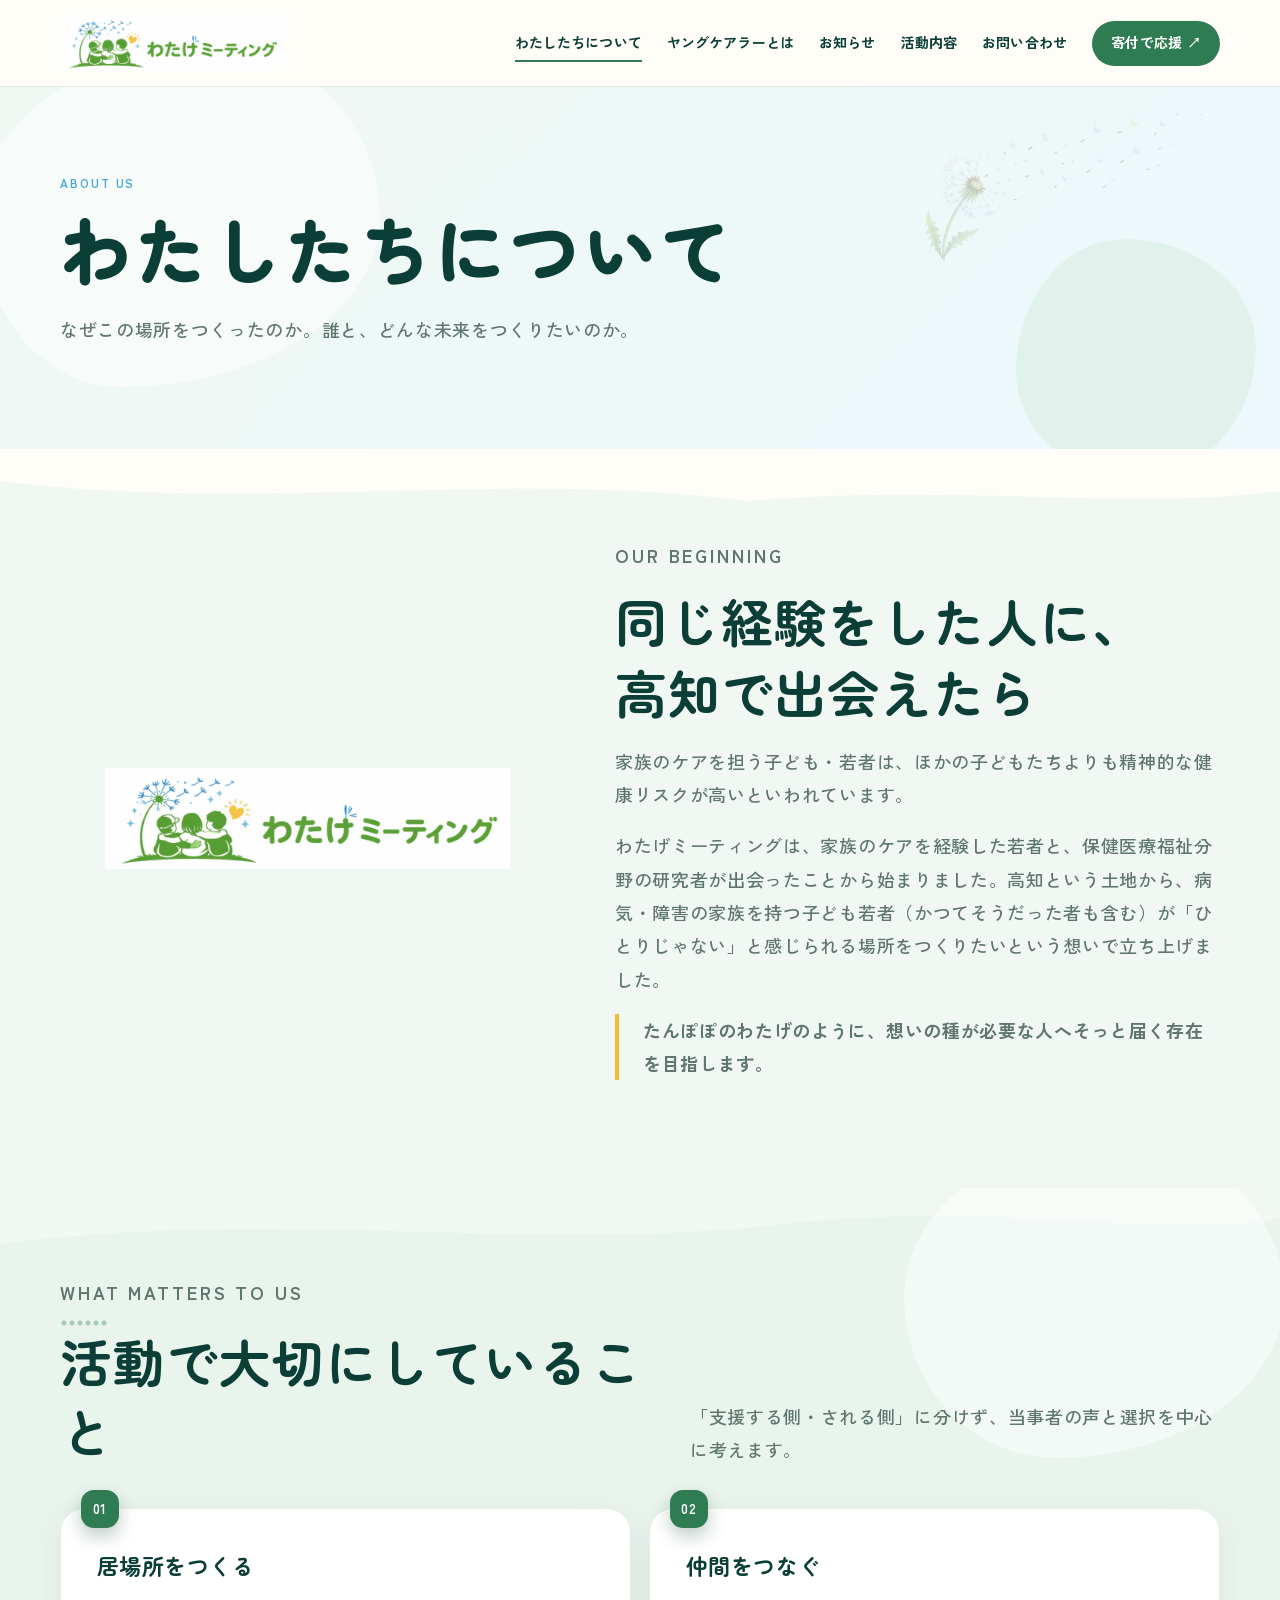
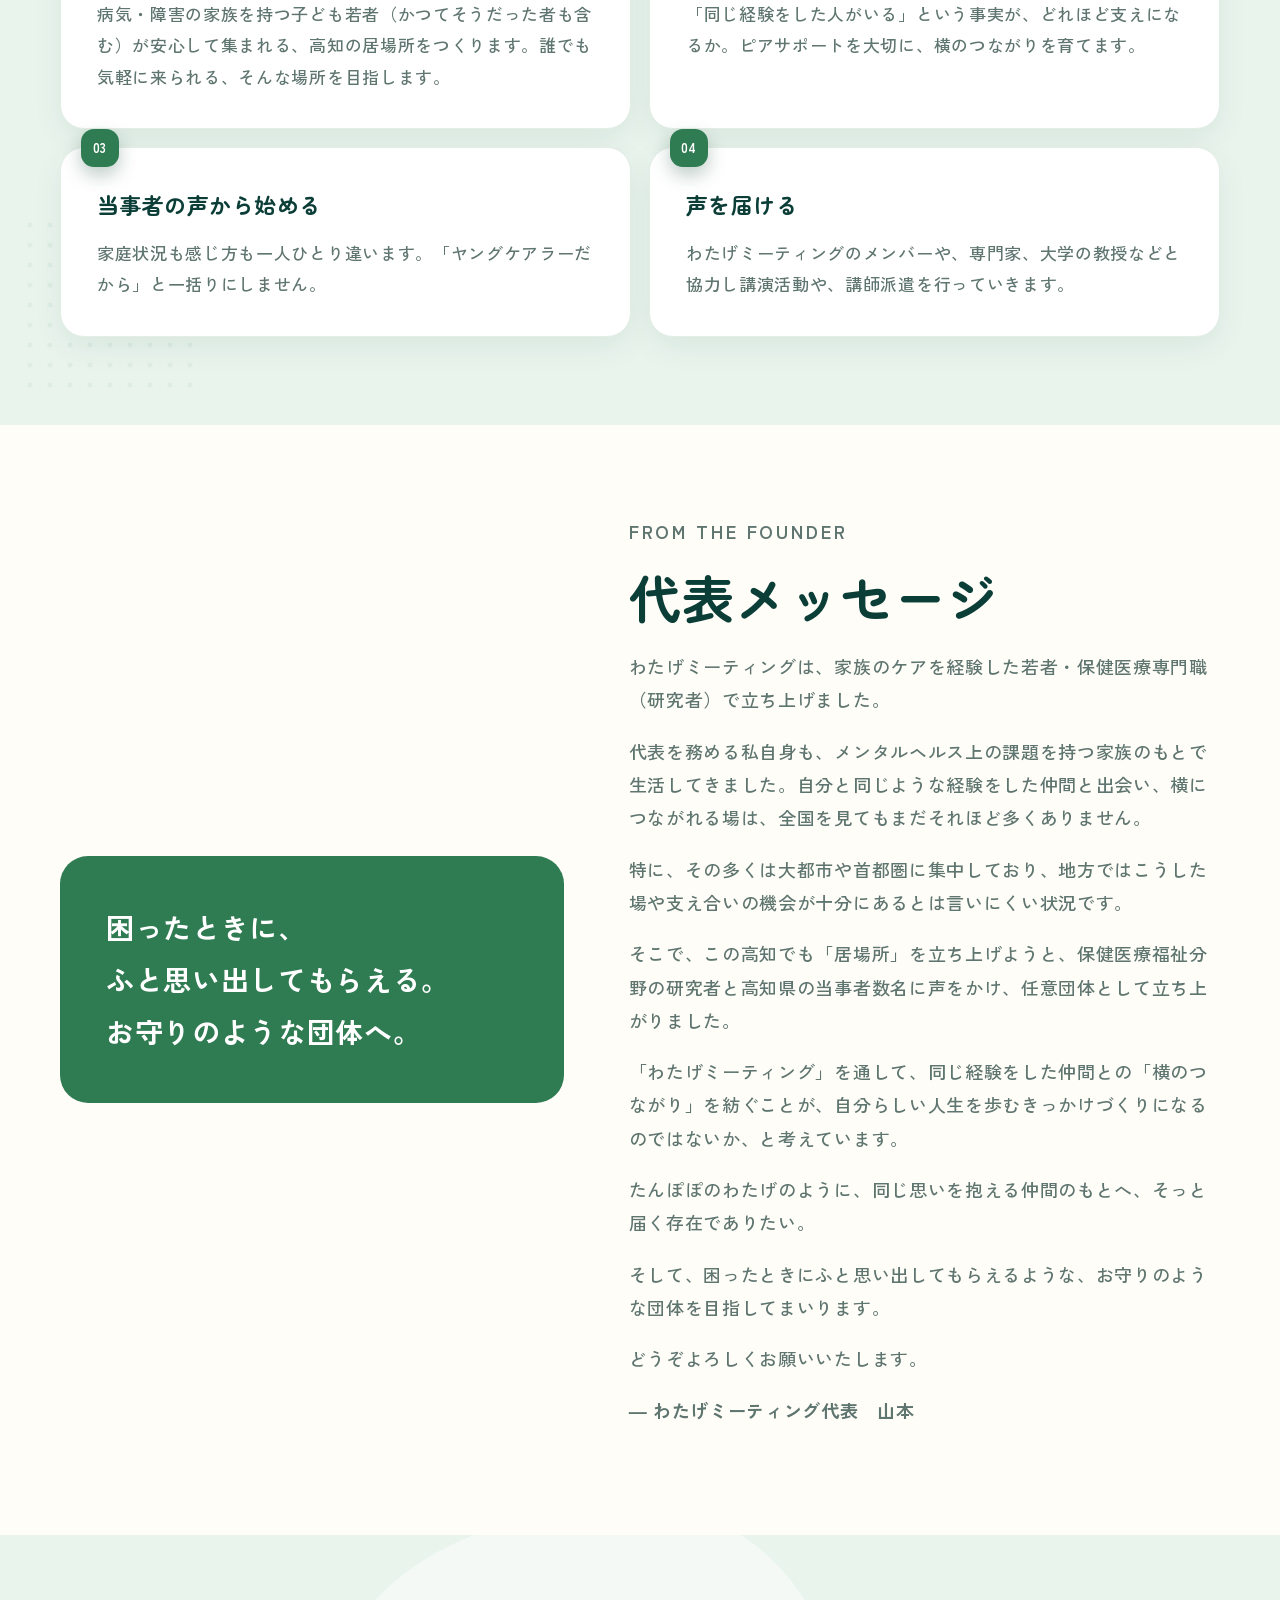
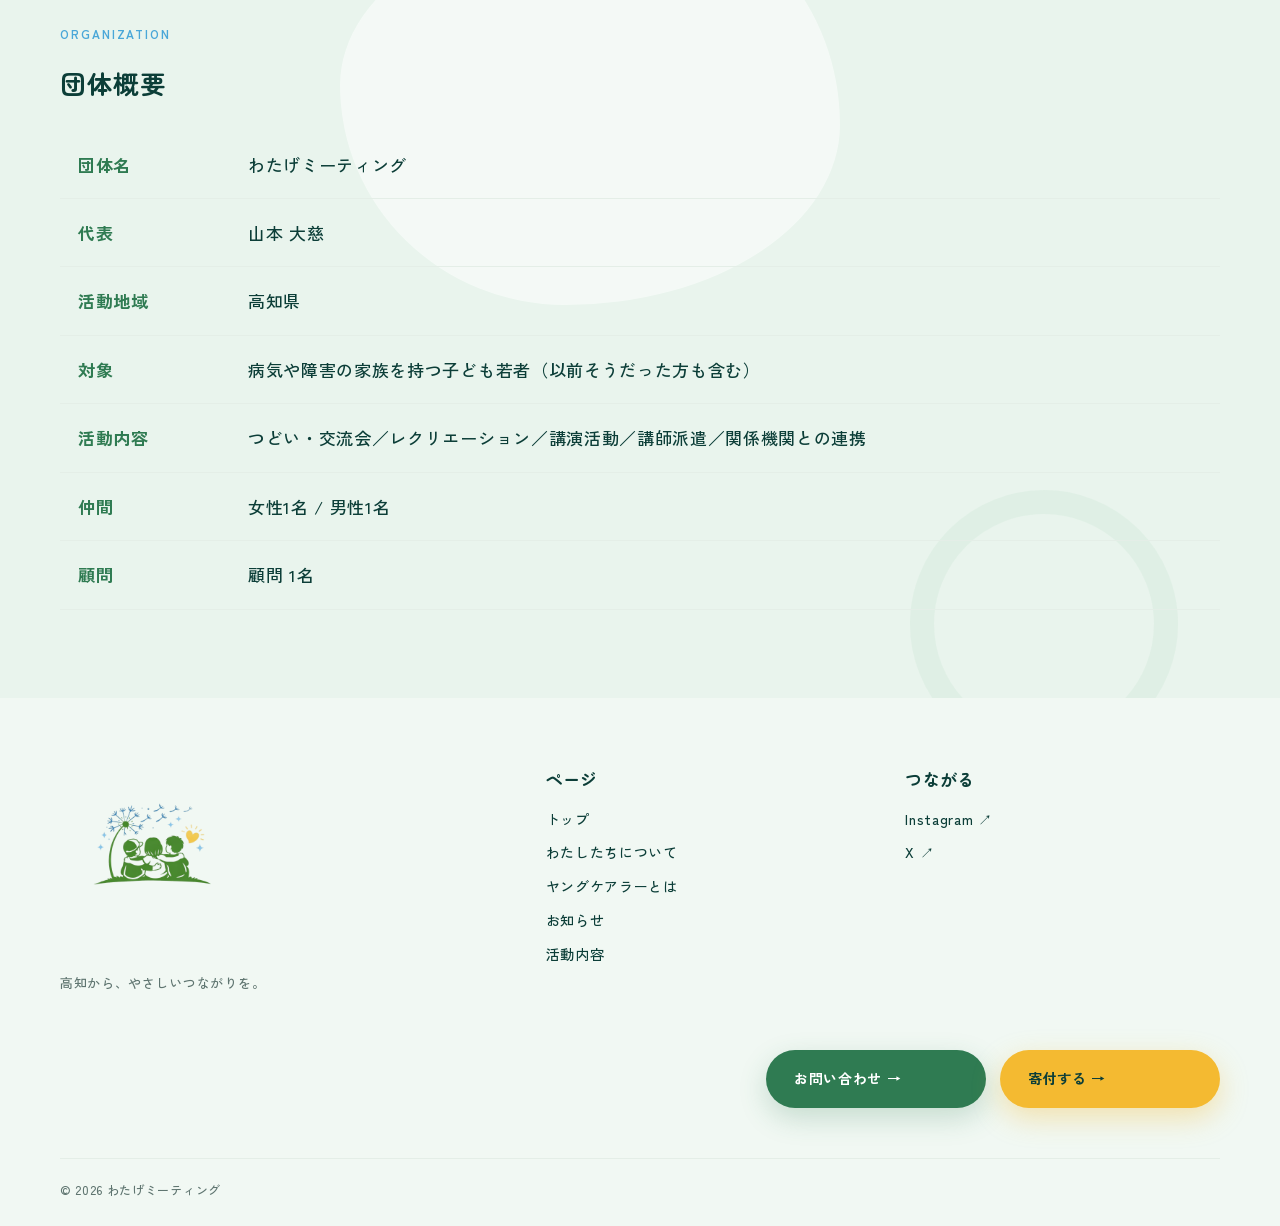
==== commit 4761b80f: "ヘッダーロゴを更新し、モバイル余白と装飾配置を整える フッターは従来ロゴを維持し、スマホでは固定ヘッダーと見出しの重なりを解消する。  Co-authored-by: Cursor <cursorag" ====
--- a/about.html
+++ b/about.html
@@ -11,7 +11,7 @@
     <link rel="preconnect" href="https://fonts.googleapis.com" />
     <link rel="preconnect" href="https://fonts.gstatic.com" crossorigin />
     <link
-      href="https://fonts.googleapis.com/css2?family=Zen+Kaku+Gothic+New:wght@400;500;700;900&display=swap"
+      href="https://fonts.googleapis.com/css2?family=Zen+Kaku+Gothic+New:wght@400;500;700;900&family=Zen+Maru+Gothic:wght@400;500;700;900&display=swap"
       rel="stylesheet"
     />
     <link rel="stylesheet" href="styles.css" />
@@ -19,9 +19,14 @@
   <body>
     <header class="header">
       <div class="wrap nav">
-        <a class="brand" href="index.html"
-          ><img src="assets/logo-watage.png" alt="わたげミーティング"
-        /></a>
+        <a class="brand" href="index.html">
+          <img
+            class="brand-logo"
+            src="assets/logo-watage.png"
+            alt="わたげミーティング"
+          />
+          <span class="brand-wordmark" aria-hidden="true">/ わたげ</span>
+        </a>
         <nav class="navlinks">
           <a class="active" href="about.html">わたしたちについて</a
           ><a href="youngcarer.html">ヤングケアラーとは</a
@@ -45,7 +50,11 @@
           aria-label="メニュー"
           aria-expanded="false"
         >
-          ☰
+          <span class="menu-lines" aria-hidden="true">
+            <span></span>
+            <span></span>
+            <span></span>
+          </span>
         </button>
       </div>
     </header>
@@ -216,7 +225,7 @@
           <div>
             <img
               class="footer-logo"
-              src="assets/logo-watage.png"
+              src="assets/logo-watage-footer.png"
               alt="わたげミーティング"
             />
             <p>高知から、やさしいつながりを。</p>
--- a/styles.css
+++ b/styles.css
@@ -20,9 +20,28 @@
   --space-xl: 88px;
   --content-width: 1160px;
   --content-inset: max(20px, calc((100vw - var(--content-width)) / 2));
-  --font-display:
+  --font-body:
     "Zen Kaku Gothic New", "Hiragino Kaku Gothic ProN", "Yu Gothic", Meiryo,
     sans-serif;
+  --font-display:
+    "Zen Maru Gothic", "Zen Kaku Gothic New", "Hiragino Maru Gothic ProN",
+    "Hiragino Kaku Gothic ProN", Meiryo, sans-serif;
+  --text-xs: 0.75rem;
+  --text-sm: 0.875rem;
+  --text-base: 1.0625rem;
+  --text-md: 1.125rem;
+  --text-lg: 1.25rem;
+  --text-xl: clamp(1.25rem, 2vw, 1.5rem);
+  --text-2xl: clamp(1.5rem, 2.6vw, 2rem);
+  --text-3xl: clamp(1.85rem, 3.4vw, 2.75rem);
+  --text-4xl: clamp(2.15rem, 4.2vw, 3.25rem);
+  --text-hero: clamp(2.6rem, 6.2vw, 4.5rem);
+  --leading-tight: 1.2;
+  --leading-snug: 1.35;
+  --leading-body: 1.85;
+  --tracking-tight: 0.01em;
+  --tracking-body: 0.04em;
+  --tracking-wide: 0.16em;
   --arc-height: clamp(56px, 9vw, 88px);
   --arc-cream-mist: url("data:image/svg+xml,%3Csvg xmlns='http://www.w3.org/2000/svg' viewBox='0 0 1440 88' preserveAspectRatio='none'%3E%3Crect width='1440' height='88' fill='%23fffdf8'/%3E%3Cpath d='M0,32 C280,64 560,20 840,52 C1080,34 1280,62 1440,42 L1440,88 L0,88 Z' fill='%23f1f8f3'/%3E%3C/svg%3E");
   --arc-mist-cream: url("data:image/svg+xml,%3Csvg xmlns='http://www.w3.org/2000/svg' viewBox='0 0 1440 88' preserveAspectRatio='none'%3E%3Crect width='1440' height='88' fill='%23f1f8f3'/%3E%3Cpath d='M0,58 C300,22 580,72 860,38 C1100,18 1280,54 1440,32 L1440,88 L0,88 Z' fill='%23fffdf8'/%3E%3C/svg%3E");
@@ -45,10 +64,13 @@
   width: 100%;
   background: var(--cream);
   color: var(--ink);
-  font-family: var(--font-display);
+  font-family: var(--font-body);
+  font-size: var(--text-base);
   font-weight: 500;
-  line-height: 1.75;
-  letter-spacing: 0.01em;
+  line-height: var(--leading-body);
+  letter-spacing: var(--tracking-body);
+  -webkit-font-smoothing: antialiased;
+  text-rendering: optimizeLegibility;
 }
 a {
   text-decoration: none;
@@ -94,18 +116,42 @@
   align-items: center;
   margin-right: auto;
 }
-.brand img {
-  width: 178px;
-  height: 66px;
+.brand-logo {
+  width: 248px;
+  height: 56px;
   object-fit: contain;
-  mix-blend-mode: normal;
+  object-position: left center;
+}
+.brand-wordmark {
+  display: none;
+  align-items: center;
+  gap: 10px;
+  font-family: var(--font-display);
+  font-size: 1.35rem;
+  font-weight: 700;
+  letter-spacing: 0.14em;
+  color: var(--ink);
+  line-height: 1;
+}
+.brand-slash {
+  display: block;
+  width: 2px;
+  height: 1.05em;
+  border-radius: 999px;
+  background: linear-gradient(
+    180deg,
+    var(--green) 0%,
+    rgba(47, 123, 82, 0.15) 100%
+  );
+  transform: rotate(18deg);
 }
 .navlinks {
   display: flex;
   align-items: center;
   gap: 25px;
-  font-size: 14px;
+  font-size: var(--text-sm);
   font-weight: 700;
+  letter-spacing: var(--tracking-tight);
 }
 .navlinks a {
   position: relative;
@@ -134,7 +180,10 @@
   min-height: 52px;
   padding: 0 24px;
   border: 1px solid transparent;
+  font-family: var(--font-body);
+  font-size: var(--text-sm);
   font-weight: 700;
+  letter-spacing: 0.02em;
   transition: 0.25s;
   cursor: pointer;
 }
@@ -166,7 +215,47 @@
   display: none;
   border: 0;
   background: none;
-  font-size: 28px;
+  padding: 0;
+  cursor: pointer;
+}
+.menu-lines {
+  display: grid;
+  gap: 6px;
+  width: 20px;
+}
+.menu-lines span {
+  display: block;
+  width: 100%;
+  height: 2px;
+  border-radius: 999px;
+  background: var(--ink);
+  transform-origin: center;
+  transition:
+    transform 0.28s ease,
+    opacity 0.2s ease,
+    width 0.28s ease,
+    background-color 0.2s ease;
+}
+.menu-lines span:nth-child(2) {
+  width: 70%;
+  margin-left: auto;
+}
+@media (max-width: 650px) {
+  .menu-lines span,
+  .menu-lines span:nth-child(2) {
+    width: 100%;
+    margin-left: 0;
+  }
+}
+.menu.is-open .menu-lines span:nth-child(1) {
+  transform: translateY(8px) rotate(45deg);
+}
+.menu.is-open .menu-lines span:nth-child(2) {
+  opacity: 0;
+  width: 100%;
+}
+.menu.is-open .menu-lines span:nth-child(3) {
+  transform: translateY(-8px) rotate(-45deg);
 }
 .hero {
   position: relative;
@@ -214,9 +303,10 @@
 }
 .kicker {
   color: var(--sky);
-  font-size: 13px;
+  font-family: var(--font-body);
+  font-size: var(--text-xs);
   font-weight: 700;
-  letter-spacing: 0.22em;
+  letter-spacing: var(--tracking-wide);
   text-transform: uppercase;
   margin: 0 0 14px;
 }
@@ -225,19 +315,28 @@
 }
 .hero h1,
 .page-hero h1 {
-  font-size: clamp(52px, 7vw, 88px);
+  font-family: var(--font-display);
+  font-size: var(--text-hero);
   font-weight: 900;
-  line-height: 1.08;
-  letter-spacing: -0.04em;
+  line-height: 1.12;
+  letter-spacing: 0.04em;
   margin: 0 0 24px;
 }
+.hero h1 {
+  font-size: clamp(2.85rem, 6.8vw, 4.75rem);
+  text-shadow: 0 1px 0 rgba(255, 253, 248, 0.35);
+}
 .hero .sub {
-  font-size: 23px;
+  font-family: var(--font-display);
+  font-size: var(--text-xl);
   font-weight: 700;
+  line-height: var(--leading-snug);
+  letter-spacing: 0.03em;
   margin: 0 0 16px;
 }
 .lead {
-  font-size: 18px;
+  font-size: var(--text-md);
+  line-height: var(--leading-body);
   color: var(--muted);
   max-width: 680px;
 }
@@ -279,7 +378,11 @@
   padding: 20px 24px;
   border-radius: 22px;
   box-shadow: var(--shadow);
+  font-family: var(--font-display);
+  font-size: var(--text-md);
   font-weight: 700;
+  line-height: var(--leading-snug);
+  letter-spacing: 0.02em;
 }
 .float-card small {
   display: block;
@@ -297,7 +400,12 @@
   place-items: center;
   border-radius: 50%;
   background: var(--yellow);
+  font-family: var(--font-display);
+  font-size: var(--text-sm);
   font-weight: 700;
+  line-height: 1.35;
+  letter-spacing: 0.02em;
+  text-align: center;
   transform: rotate(7deg);
 }
 @media (max-width: 1100px) {
@@ -325,7 +433,10 @@
 h2,
 h3,
 h4 {
+  font-family: var(--font-display);
   font-weight: 700;
+  letter-spacing: 0.02em;
+  line-height: var(--leading-snug);
 }
 section {
   padding: var(--space-xl) 0;
@@ -613,14 +724,16 @@
 }
 .section-head h2,
 .page h2 {
-  font-size: clamp(34px, 4.2vw, 52px);
-  line-height: 1.25;
+  font-size: var(--text-4xl);
+  line-height: var(--leading-snug);
   margin: 0;
 }
 .section-head p {
   max-width: 530px;
   margin: 0;
   color: var(--muted);
+  font-size: var(--text-md);
+  line-height: var(--leading-body);
 }
 .news {
   position: relative;
@@ -654,12 +767,12 @@
   padding: 38px;
 }
 .news-copy h3 {
-  font-size: 25px;
-  line-height: 1.55;
+  font-size: var(--text-2xl);
+  line-height: var(--leading-snug);
   margin: 8px 0 12px;
 }
 .meta {
-  font-size: 14px;
+  font-size: var(--text-sm);
   color: var(--muted);
 }
 .badge {
@@ -736,7 +849,7 @@
   display: flex;
   gap: 28px;
   width: max-content;
-  animation: activity-marquee 32s linear infinite;
+  animation: activity-marquee 45s linear infinite;
 }
 .activity-marquee:hover .activity-marquee-track {
   animation-play-state: paused;
@@ -859,8 +972,8 @@
 }
 .home-about-copy h2 {
   margin: 0 0 18px;
-  font-size: clamp(34px, 4.5vw, 52px);
-  line-height: 1.35;
+  font-size: var(--text-4xl);
+  line-height: var(--leading-snug);
 }
 .home-about-copy .kicker {
   color: var(--ink);
@@ -879,7 +992,8 @@
   margin: 0 0 24px;
   max-width: 520px;
   color: var(--muted);
-  font-size: 17px;
+  font-size: var(--text-md);
+  line-height: var(--leading-body);
 }
 .home-about-visual {
   position: relative;
@@ -990,13 +1104,15 @@
 }
 .donate h2 {
   margin: 0 0 18px;
-  font-size: clamp(32px, 3.6vw, 46px);
-  line-height: 1.45;
-  letter-spacing: 0.02em;
+  font-size: var(--text-3xl);
+  line-height: var(--leading-snug);
+  letter-spacing: 0.03em;
 }
 .donate p:not(.kicker) {
   max-width: 28em;
-  color: rgba(255, 255, 255, 0.78);
+  font-size: var(--text-md);
+  line-height: var(--leading-body);
+  color: rgba(255, 255, 255, 0.84);
 }
 .donate-break {
   display: none;
@@ -1268,7 +1384,7 @@
   z-index: 1;
 }
 .page-hero h1 {
-  font-size: clamp(45px, 6vw, 72px);
+  font-size: var(--text-hero);
 }
 .page {
   padding: 90px 0;
@@ -1278,7 +1394,8 @@
 }
 .prose p {
   color: var(--muted);
-  font-size: 17px;
+  font-size: var(--text-md);
+  line-height: var(--leading-body);
 }
 .aims,
 .care-grid,
@@ -1381,6 +1498,14 @@
   }
   .donate {
     text-align: center;
+    margin-left: auto;
+    margin-right: auto;
+  }
+  .donate-grid {
+    justify-items: center;
+  }
+  .donate-grid > div {
+    width: 100%;
   }
   .donate-grid > div:first-child {
     display: flex;
@@ -1392,10 +1517,16 @@
   .donate p:not(.kicker) {
     text-align: center;
   }
+  .donate h2 .nowrap {
+    white-space: normal;
+  }
   .donate p:not(.kicker) {
     margin-left: auto;
     margin-right: auto;
   }
+  .donation-options {
+    width: 100%;
+  }
   .home-about-visual {
     justify-self: center;
     width: min(100%, 360px);
@@ -1413,16 +1544,19 @@
   }
   .botanical-hero {
     bottom: auto;
-    top: 6px;
-    left: 10px;
-    width: 190px;
-    opacity: 0.24;
+    top: 92px;
+    left: auto;
+    right: -18px;
+    width: min(158px, 42vw);
+    opacity: 0.22;
+    transform: rotate(12deg);
   }
   .botanical-donate {
     bottom: -10px;
-    left: 6px;
+    left: 50%;
     width: 200px;
-    opacity: 0.16;
+    opacity: 0.12;
+    transform: translateX(-50%) rotate(-8deg);
   }
   .botanical-news {
     top: 8px;
@@ -1518,54 +1652,93 @@
     display: flex;
     z-index: 2;
     align-items: center;
-    margin-right: 0;
-    padding: 4px 8px 4px 4px;
-    border-radius: 999px;
-    background: rgba(255, 253, 248, 0.92);
-    box-shadow: 0 8px 22px rgba(20, 72, 54, 0.12);
-  }
-  .brand img {
-    width: 112px;
+    margin-right: auto;
+  }
+  .brand-logo {
+    display: block;
+    width: min(176px, 52vw);
     height: 40px;
+  }
+  .brand-wordmark {
+    display: none;
   }
   .nav {
     height: 64px;
     justify-content: space-between;
     align-items: center;
-    gap: 12px;
   }
   .navlinks {
-    top: 64px;
+    top: 72px;
     right: 14px;
     left: 14px;
+    padding: 18px;
     border: 1px solid var(--line);
-    border-radius: 22px;
+    border-radius: 24px;
+    background: rgba(255, 253, 248, 0.98);
     box-shadow: var(--shadow);
+    backdrop-filter: blur(12px);
+  }
+  .navlinks a {
+    padding: 10px 8px;
+    border-radius: 12px;
+  }
+  .navlinks a:hover,
+  .navlinks a.active {
+    background: rgba(47, 123, 82, 0.08);
   }
   .menu {
     display: grid;
-    width: 46px;
-    height: 46px;
+    width: 44px;
+    height: 44px;
     place-items: center;
-    border-radius: 50%;
-    background: rgba(255, 253, 248, 0.96);
+    border-radius: 12px;
+    border: 0;
+    background: transparent;
     color: var(--ink);
-    box-shadow: 0 8px 24px rgba(20, 72, 54, 0.16);
+    box-shadow: none;
+    transition:
+      transform 0.25s ease,
+      background-color 0.25s ease;
+  }
+  .menu:hover,
+  .menu.is-open {
+    transform: none;
+    background: rgba(47, 123, 82, 0.08);
+    box-shadow: none;
+  }
+  .menu.is-open .menu-lines span {
+    background: var(--green);
+  }
+  .header.is-scrolled .menu {
+    background: transparent;
   }
   .hero {
-    padding: 45px 0 70px;
+    padding: 108px 0 70px;
+  }
+  .page-hero {
+    padding: 118px 0 72px;
   }
   .hero-visual {
     min-height: clamp(300px, 68vw, 390px);
     padding: 20px 16px 0 32px;
   }
   .hero h1 {
-    font-size: 53px;
+    font-size: clamp(2.7rem, 11.5vw, 3.4rem);
+    letter-spacing: 0.03em;
+    line-height: 1.14;
+  }
+  .hero .sub {
+    font-size: 1.15rem;
+  }
+  .lead {
+    font-size: 1rem;
   }
   .spark {
     width: 88px;
     height: 88px;
-    font-size: 13px;
+    font-size: 12px;
+    font-weight: 700;
+    line-height: 1.35;
     right: -14px;
     top: -18px;
   }
@@ -1628,9 +1801,18 @@
     width: min(100% - 28px, 1160px);
     margin-left: auto;
     margin-right: auto;
-    padding: 38px 22px;
+    padding: 38px 20px;
     border-radius: 34px;
     text-align: center;
+  }
+  .donate-grid {
+    width: 100%;
+    margin: 0;
+    justify-items: center;
+  }
+  .donate-grid > div {
+    width: 100%;
+    max-width: 100%;
   }
   .donate-grid > div:first-child {
     display: flex;
@@ -1642,6 +1824,9 @@
   }
   .donate h2 {
     text-align: center;
+  }
+  .donate h2 .nowrap {
+    white-space: normal;
   }
   .donate p:not(.kicker) {
     max-width: 34em;
@@ -1650,18 +1835,41 @@
     text-align: center;
   }
   .donation-options {
+    display: grid;
     grid-template-columns: 1fr;
     width: 100%;
+    max-width: 100%;
+    margin: 0 auto;
+    justify-items: stretch;
   }
   .donation-amount {
-    grid-template-columns: 3.2em 1fr 3.2em;
+    display: flex;
+    align-items: center;
+    justify-content: space-between;
+    gap: 0;
     width: 100%;
+    max-width: 100%;
+    margin: 0;
+    padding: 14px 22px;
+    box-sizing: border-box;
+  }
+  .donation-amount > span:first-child,
+  .donation-amount > span:last-child {
+    flex: 0 0 2.75em;
   }
   .donation-amount > span:first-child {
     text-align: left;
   }
   .donation-amount > span:last-child {
     text-align: right;
+  }
+  .donation-amount strong {
+    flex: 1 1 auto;
+    text-align: center;
+  }
+  .donation-other {
+    width: 100%;
+    text-align: center;
   }
   .footer-main {
     grid-template-columns: 1fr;
@@ -1806,7 +2014,8 @@
 .home-message .message-card h2,
 .message-heading h2 {
   margin: 0;
-  font-size: clamp(30px, 4vw, 44px);
+  font-size: var(--text-3xl);
+  line-height: var(--leading-snug);
 }
 .message-heading {
   display: flex;
@@ -1836,9 +2045,11 @@
 .message-quote-box p {
   margin: 0;
   color: var(--ink);
-  font-size: clamp(20px, 3vw, 26px);
-  font-weight: 800;
+  font-family: var(--font-display);
+  font-size: var(--text-xl);
+  font-weight: 700;
   line-height: 1.7;
+  letter-spacing: 0.03em;
 }
 .message-quote-box p + p {
   margin-top: 6px;
@@ -1977,7 +2188,7 @@
   box-shadow: var(--shadow-soft);
 }
 .join-card h3 {
-  font-size: 24px;
+  font-size: var(--text-2xl);
   margin-top: 8px;
 }
 .join-card ul {
